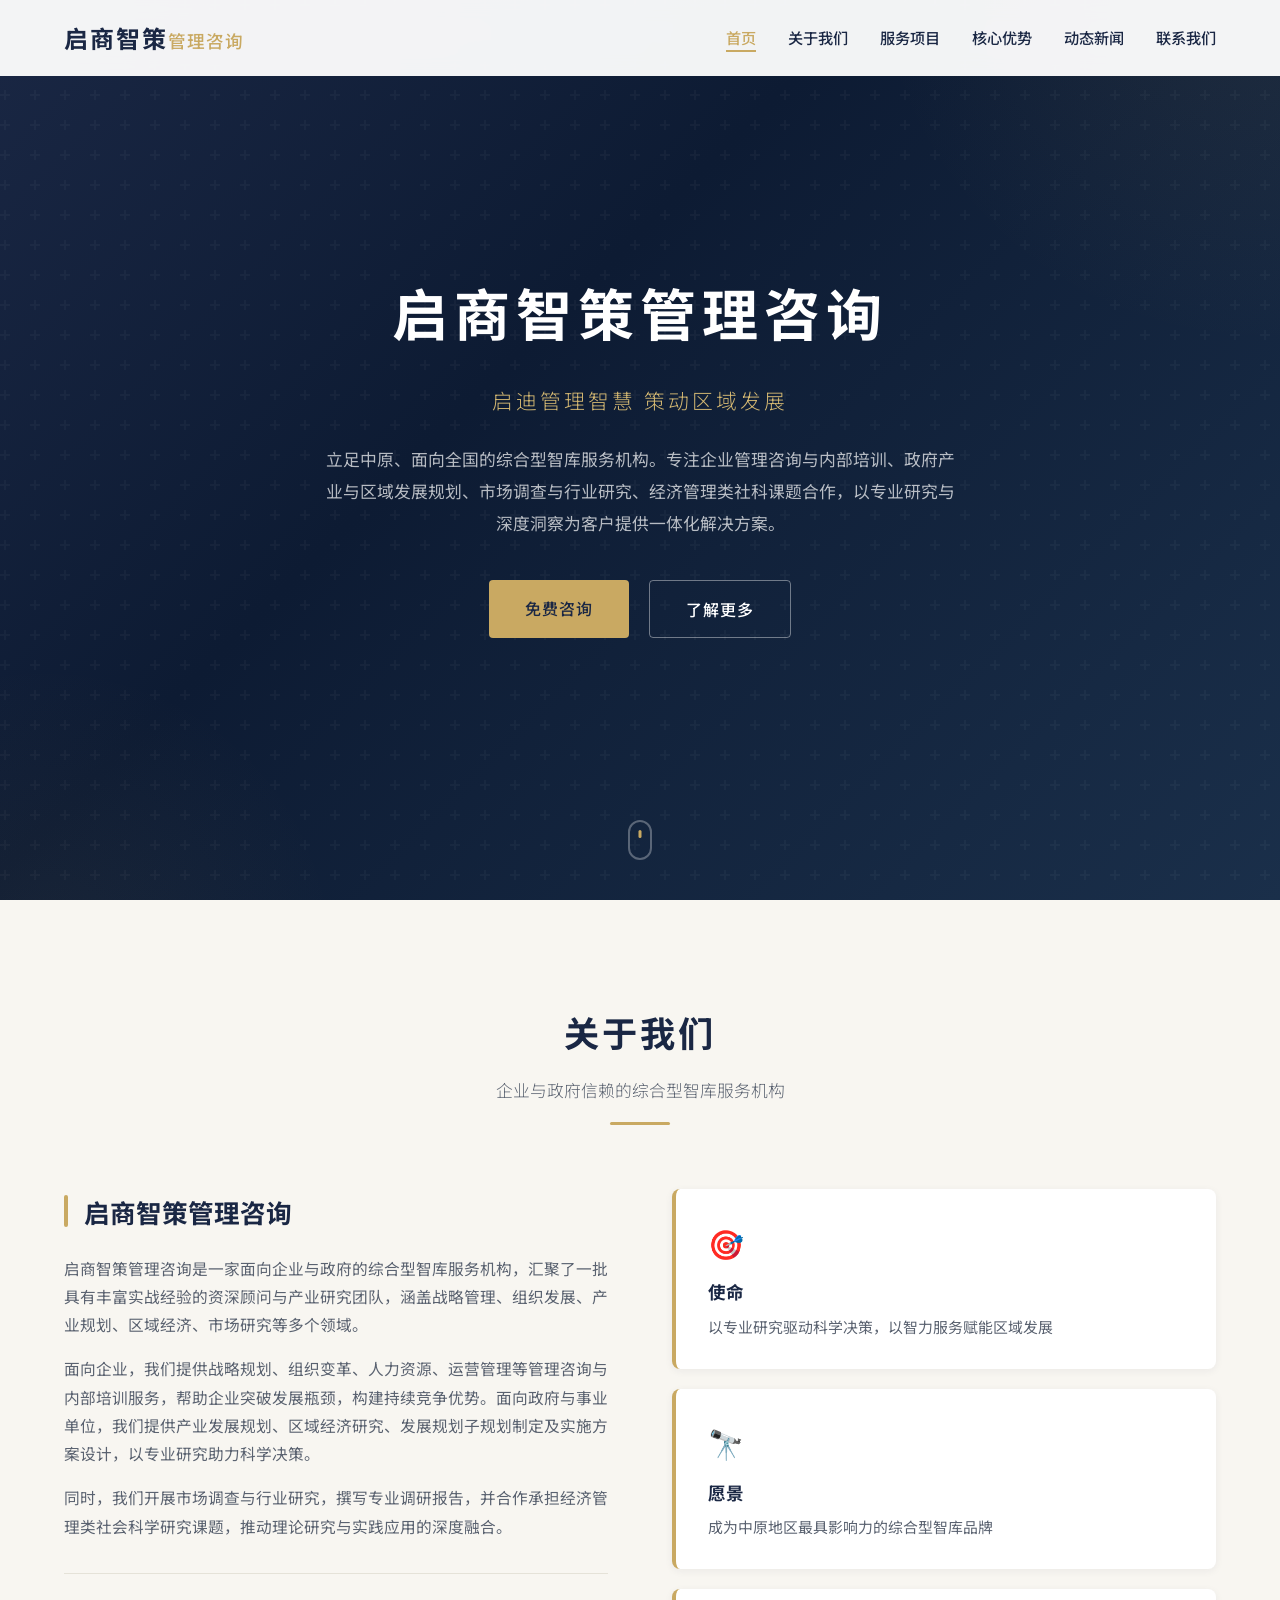
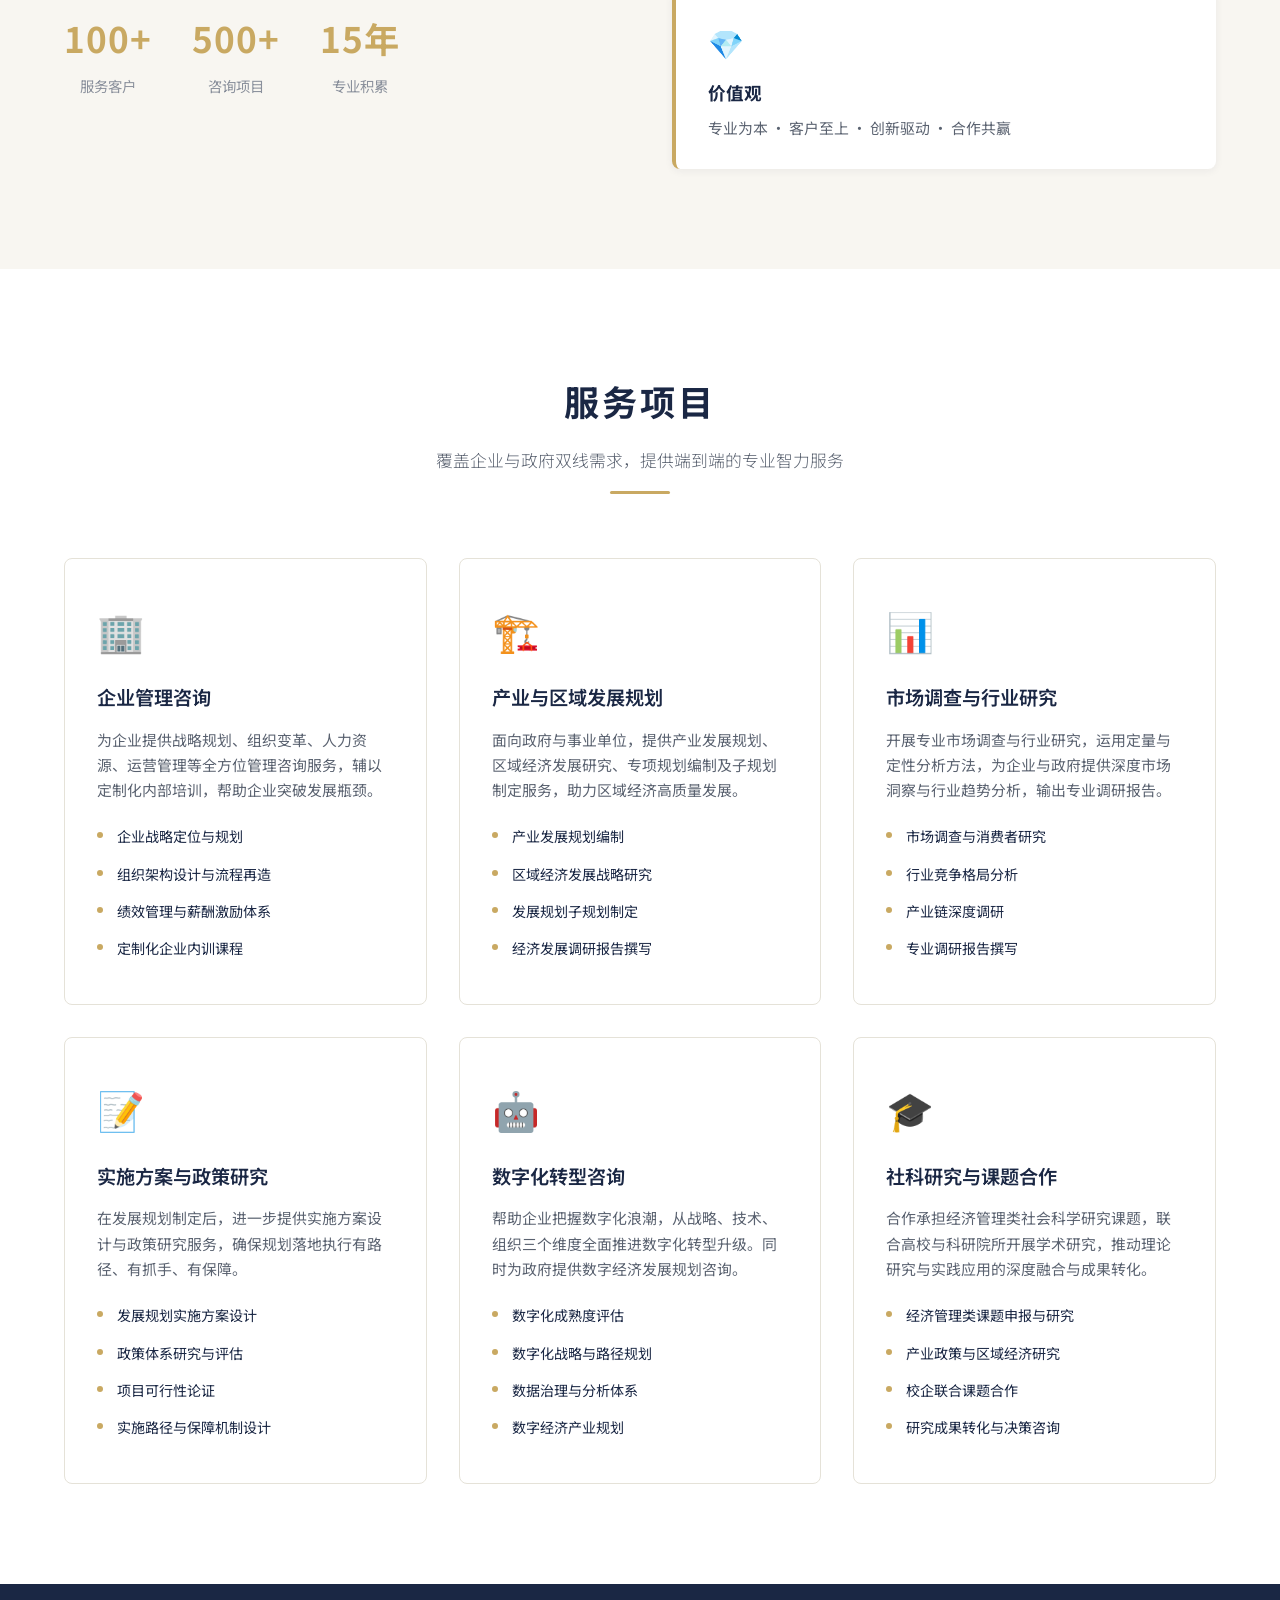
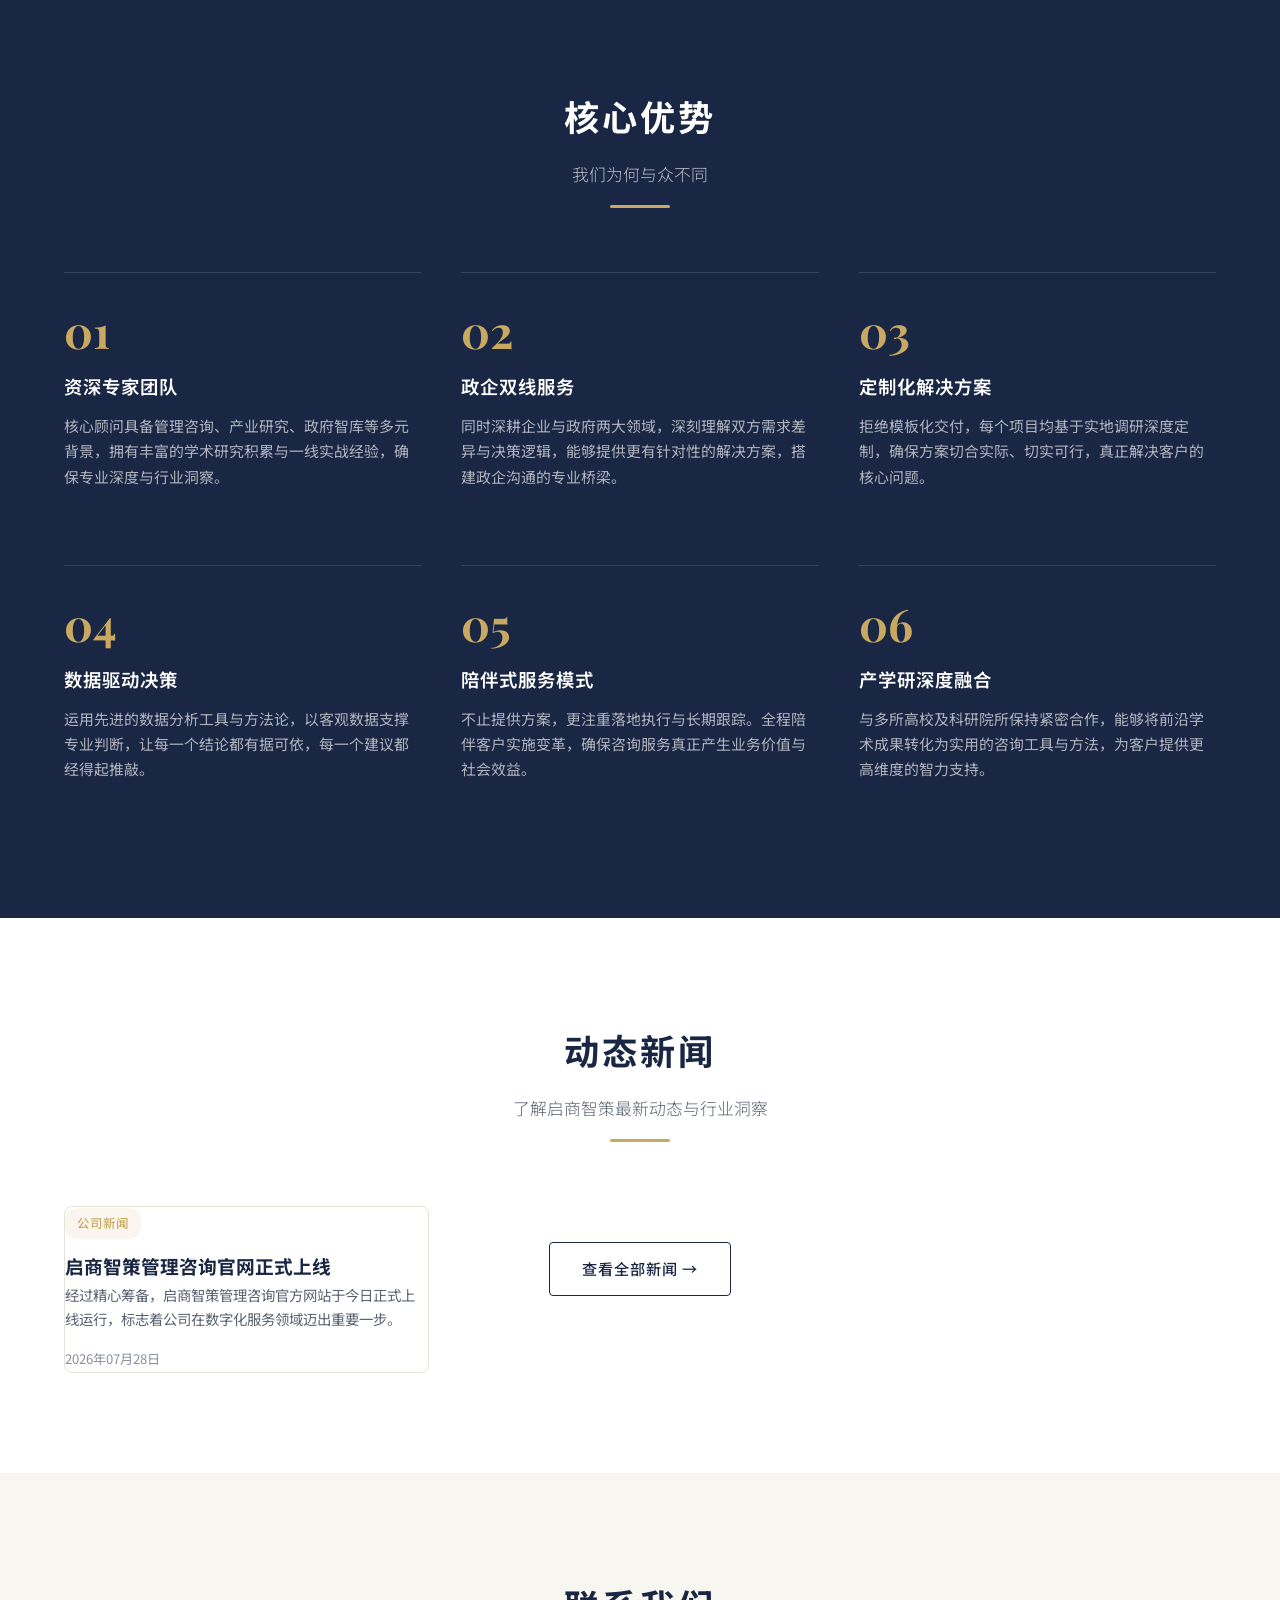
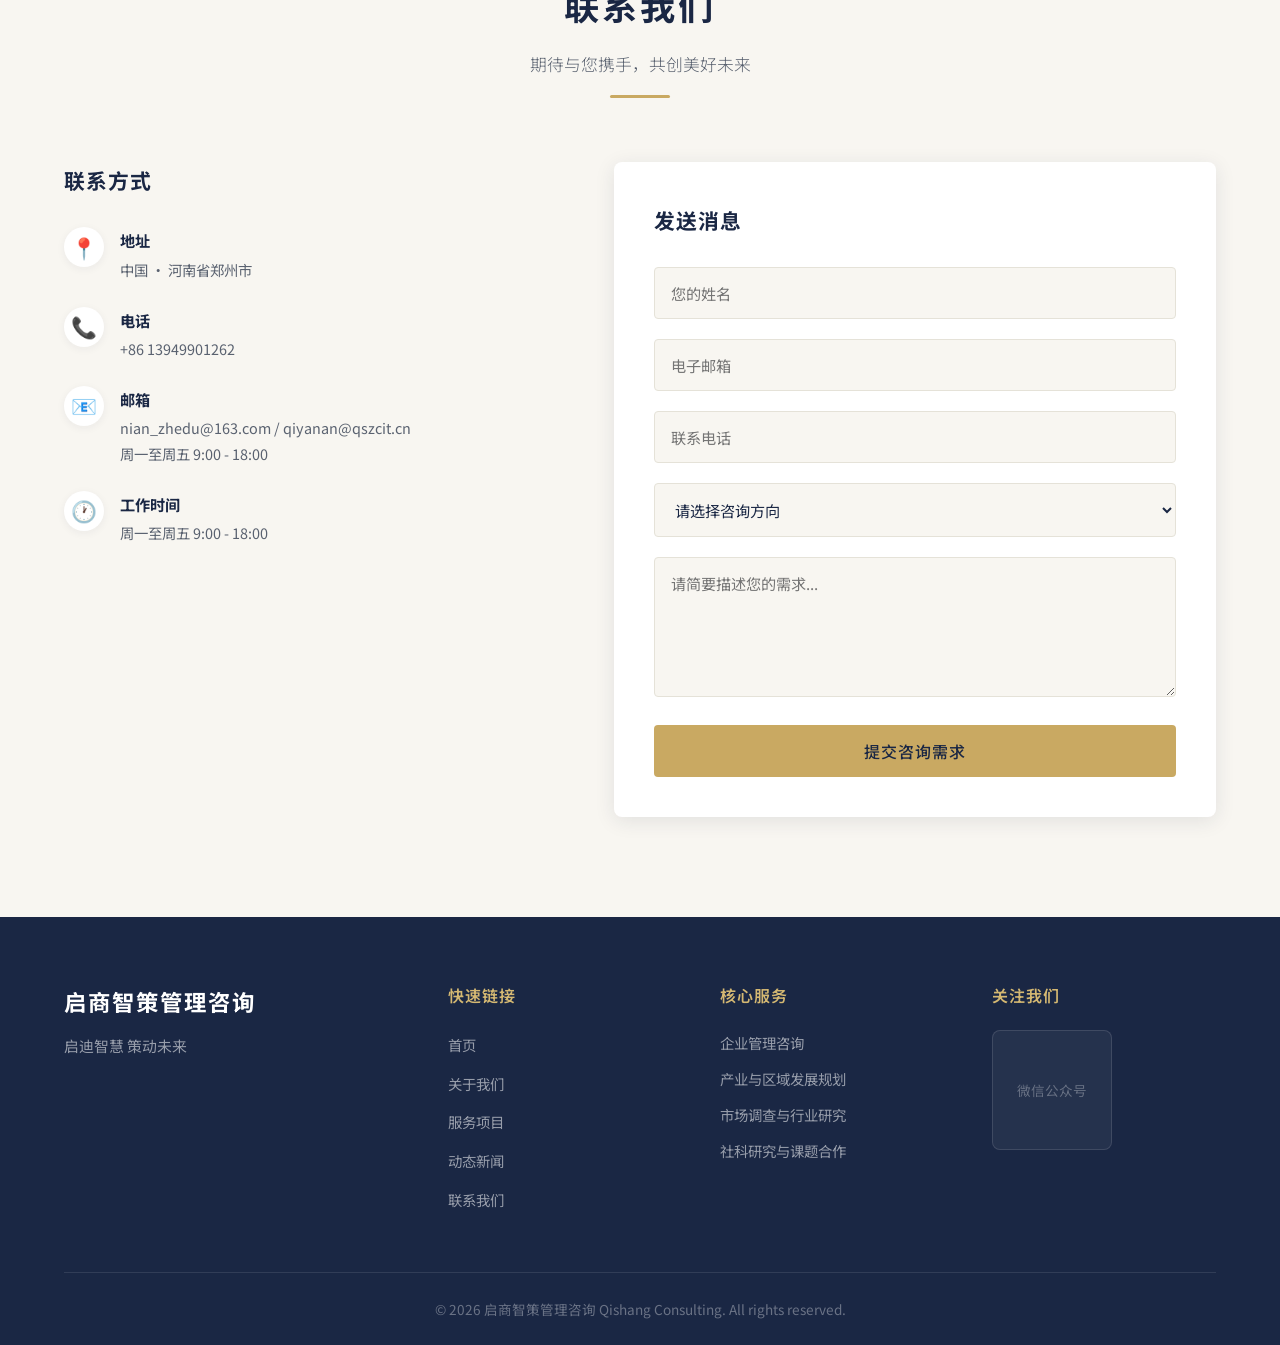
==== index.html @ ddb762a9 "feat: 联系表单接入 FormSubmit，提交后直接发到邮箱 - 使用 formsubmit.co 服务，无需注册 - 表单提交后发送到 nian_zhedu@163.com - 添加字段名（n" ====
<!DOCTYPE html>
<html lang="zh-CN">
<head>
    <meta charset="UTF-8">
    <meta name="viewport" content="width=device-width, initial-scale=1.0">
    <meta name="description" content="启商智策管理咨询 — 面向企业与政府的综合型管理咨询与产业研究机构，提供企业管理咨询、产业区域规划、市场调研、社科课题研究等服务">
    <meta name="keywords" content="启商智策,管理咨询,产业规划,区域发展,市场调研,社科研究,企业培训,郑州管理咨询">
    <title>启商智策管理咨询 | 启迪智慧 · 策动未来</title>
    <link rel="stylesheet" href="css/style.css">
    <link rel="preconnect" href="https://fonts.googleapis.com">
    <link href="https://fonts.googleapis.com/css2?family=Noto+Sans+SC:wght@300;400;500;700&family=Playfair+Display:wght@400;600;700&display=swap" rel="stylesheet">
</head>
<body>
    <!-- 导航栏 -->
    <nav class="navbar" id="navbar">
        <div class="container nav-container">
            <a href="#" class="logo">
                <span class="logo-text">启商智策<span class="logo-highlight">管理咨询</span></span>
            </a>
            <ul class="nav-menu" id="navMenu">
                <li><a href="#home" class="nav-link active">首页</a></li>
                <li><a href="#about" class="nav-link">关于我们</a></li>
                <li><a href="#services" class="nav-link">服务项目</a></li>
                <li><a href="#advantages" class="nav-link">核心优势</a></li>
                <li><a href="#news" class="nav-link">动态新闻</a></li>
                <li><a href="#contact" class="nav-link">联系我们</a></li>
            </ul>
            <div class="hamburger" id="hamburger">
                <span></span><span></span><span></span>
            </div>
        </div>
    </nav>

    <!-- 首页 Hero -->
    <section id="home" class="hero">
        <div class="hero-overlay"></div>
        <div class="container hero-content">
            <h1 class="hero-title">启商智策管理咨询</h1>
            <p class="hero-subtitle">启迪管理智慧&emsp;策动区域发展</p>
            <p class="hero-description">立足中原、面向全国的综合型智库服务机构。专注企业管理咨询与内部培训、政府产业与区域发展规划、市场调查与行业研究、经济管理类社科课题合作，以专业研究与深度洞察为客户提供一体化解决方案。</p>
            <div class="hero-buttons">
                <a href="#contact" class="btn btn-primary">免费咨询</a>
                <a href="#services" class="btn btn-outline">了解更多</a>
            </div>
        </div>
        <div class="hero-scroll">
            <span></span>
        </div>
    </section>

    <!-- 关于我们 -->
    <section id="about" class="section about">
        <div class="container">
            <div class="section-header">
                <h2 class="section-title">关于我们</h2>
                <p class="section-subtitle">企业与政府信赖的综合型智库服务机构</p>
                <div class="section-divider"></div>
            </div>
            <div class="about-grid">
                <div class="about-text">
                    <h3>启商智策管理咨询</h3>
                    <p>启商智策管理咨询是一家面向企业与政府的综合型智库服务机构，汇聚了一批具有丰富实战经验的资深顾问与产业研究团队，涵盖战略管理、组织发展、产业规划、区域经济、市场研究等多个领域。</p>
                    <p>面向企业，我们提供战略规划、组织变革、人力资源、运营管理等管理咨询与内部培训服务，帮助企业突破发展瓶颈，构建持续竞争优势。面向政府与事业单位，我们提供产业发展规划、区域经济研究、发展规划子规划制定及实施方案设计，以专业研究助力科学决策。</p>
                    <p>同时，我们开展市场调查与行业研究，撰写专业调研报告，并合作承担经济管理类社会科学研究课题，推动理论研究与实践应用的深度融合。</p>
                    <div class="about-stats">
                        <div class="stat-item">
                            <span class="stat-number">100+</span>
                            <span class="stat-label">服务客户</span>
                        </div>
                        <div class="stat-item">
                            <span class="stat-number">500+</span>
                            <span class="stat-label">咨询项目</span>
                        </div>
                        <div class="stat-item">
                            <span class="stat-number">15年</span>
                            <span class="stat-label">专业积累</span>
                        </div>
                    </div>
                </div>
                <div class="about-values">
                    <div class="value-card">
                        <div class="value-icon">🎯</div>
                        <h4>使命</h4>
                        <p>以专业研究驱动科学决策，以智力服务赋能区域发展</p>
                    </div>
                    <div class="value-card">
                        <div class="value-icon">🔭</div>
                        <h4>愿景</h4>
                        <p>成为中原地区最具影响力的综合型智库品牌</p>
                    </div>
                    <div class="value-card">
                        <div class="value-icon">💎</div>
                        <h4>价值观</h4>
                        <p>专业为本 · 客户至上 · 创新驱动 · 合作共赢</p>
                    </div>
                </div>
            </div>
        </div>
    </section>

    <!-- 服务项目 -->
    <section id="services" class="section services">
        <div class="container">
            <div class="section-header">
                <h2 class="section-title">服务项目</h2>
                <p class="section-subtitle">覆盖企业与政府双线需求，提供端到端的专业智力服务</p>
                <div class="section-divider"></div>
            </div>
            <div class="services-grid">
                <div class="service-card">
                    <div class="service-icon">🏢</div>
                    <h3>企业管理咨询</h3>
                    <p>为企业提供战略规划、组织变革、人力资源、运营管理等全方位管理咨询服务，辅以定制化内部培训，帮助企业突破发展瓶颈。</p>
                    <ul>
                        <li>企业战略定位与规划</li>
                        <li>组织架构设计与流程再造</li>
                        <li>绩效管理与薪酬激励体系</li>
                        <li>定制化企业内训课程</li>
                    </ul>
                </div>
                <div class="service-card">
                    <div class="service-icon">🏗️</div>
                    <h3>产业与区域发展规划</h3>
                    <p>面向政府与事业单位，提供产业发展规划、区域经济发展研究、专项规划编制及子规划制定服务，助力区域经济高质量发展。</p>
                    <ul>
                        <li>产业发展规划编制</li>
                        <li>区域经济发展战略研究</li>
                        <li>发展规划子规划制定</li>
                        <li>经济发展调研报告撰写</li>
                    </ul>
                </div>
                <div class="service-card">
                    <div class="service-icon">📊</div>
                    <h3>市场调查与行业研究</h3>
                    <p>开展专业市场调查与行业研究，运用定量与定性分析方法，为企业与政府提供深度市场洞察与行业趋势分析，输出专业调研报告。</p>
                    <ul>
                        <li>市场调查与消费者研究</li>
                        <li>行业竞争格局分析</li>
                        <li>产业链深度调研</li>
                        <li>专业调研报告撰写</li>
                    </ul>
                </div>
                <div class="service-card">
                    <div class="service-icon">📝</div>
                    <h3>实施方案与政策研究</h3>
                    <p>在发展规划制定后，进一步提供实施方案设计与政策研究服务，确保规划落地执行有路径、有抓手、有保障。</p>
                    <ul>
                        <li>发展规划实施方案设计</li>
                        <li>政策体系研究与评估</li>
                        <li>项目可行性论证</li>
                        <li>实施路径与保障机制设计</li>
                    </ul>
                </div>
                <div class="service-card">
                    <div class="service-icon">🤖</div>
                    <h3>数字化转型咨询</h3>
                    <p>帮助企业把握数字化浪潮，从战略、技术、组织三个维度全面推进数字化转型升级，构建智能化企业。同时为政府提供数字经济发展规划。</p>
                    <ul>
                        <li>数字化成熟度评估</li>
                        <li>数字化战略与路径规划</li>
                        <li>数据治理与分析体系</li>
                        <li>数字经济产业规划</li>
                    </ul>
                </div>
                <div class="service-card">
                    <div class="service-icon">🎓</div>
                    <h3>社科研究与课题合作</h3>
                    <p>合作承担经济管理类社会科学研究课题，联合高校与科研院所开展学术研究，推动理论研究与实践应用的深度融合与成果转化。</p>
                    <ul>
                        <li>经济管理类课题申报与研究</li>
                        <li>产业政策与区域经济研究</li>
                        <li>校企联合课题合作</li>
                        <li>研究成果转化与决策咨询</li>
                    </ul>
                </div>
            </div>
        </div>
    </section>

    <!-- 核心优势 -->
    <section id="advantages" class="section advantages">
        <div class="container">
            <div class="section-header">
                <h2 class="section-title">核心优势</h2>
                <p class="section-subtitle">我们为何与众不同</p>
                <div class="section-divider"></div>
            </div>
            <div class="advantages-grid">
                <div class="advantage-item">
                    <div class="advantage-number">01</div>
                    <h3>资深专家团队</h3>
                    <p>核心顾问具备管理咨询、产业研究、政府智库等多元背景，拥有丰富的学术研究积累与一线实战经验，确保专业深度与行业洞察。</p>
                </div>
                <div class="advantage-item">
                    <div class="advantage-number">02</div>
                    <h3>政企双线服务</h3>
                    <p>同时深耕企业与政府两大领域，深刻理解双方需求差异与决策逻辑，能够提供更有针对性的解决方案，搭建政企沟通的专业桥梁。</p>
                </div>
                <div class="advantage-item">
                    <div class="advantage-number">03</div>
                    <h3>定制化解决方案</h3>
                    <p>拒绝模板化交付，每个项目均基于实地调研深度定制，确保方案切合实际、切实可行，真正解决客户的核心问题。</p>
                </div>
                <div class="advantage-item">
                    <div class="advantage-number">04</div>
                    <h3>数据驱动决策</h3>
                    <p>运用先进的数据分析工具与方法论，以客观数据支撑专业判断，让每一个结论都有据可依，每一个建议都经得起推敲。</p>
                </div>
                <div class="advantage-item">
                    <div class="advantage-number">05</div>
                    <h3>陪伴式服务模式</h3>
                    <p>不止提供方案，更注重落地执行与长期跟踪。全程陪伴客户实施变革，确保咨询服务真正产生业务价值与社会效益。</p>
                </div>
                <div class="advantage-item">
                    <div class="advantage-number">06</div>
                    <h3>产学研深度融合</h3>
                    <p>与多所高校及科研院所保持紧密合作，能够将前沿学术成果转化为实用的咨询工具与方法，为客户提供更高维度的智力支持。</p>
                </div>
            </div>
        </div>
    </section>

    <!-- 新闻动态 -->
    <section id="news" class="section news-section">
        <div class="container">
            <div class="section-header">
                <h2 class="section-title">动态新闻</h2>
                <p class="section-subtitle">了解启商智策最新动态与行业洞察</p>
                <div class="section-divider"></div>
            </div>
            <div class="news-home-grid" id="homeNewsGrid">
                <div class="news-loading"><p>加载中...</p></div>
            </div>
        </div>
    </section>

    <!-- 联系我们 -->
    <section id="contact" class="section contact">
        <div class="container">
            <div class="section-header">
                <h2 class="section-title">联系我们</h2>
                <p class="section-subtitle">期待与您携手，共创美好未来</p>
                <div class="section-divider"></div>
            </div>
            <div class="contact-grid">
                <div class="contact-info">
                    <h3>联系方式</h3>
                    <div class="contact-item">
                        <span class="contact-icon">📍</span>
                        <div>
                            <h4>地址</h4>
                            <p>中国 · 河南省郑州市</p>
                        </div>
                    </div>
                    <div class="contact-item">
                        <span class="contact-icon">📞</span>
                        <div>
                            <h4>电话</h4>
                            <p>+86 13949901262</p>
                        </div>
                    </div>
                    <div class="contact-item">
                        <span class="contact-icon">📧</span>
                        <div>
                            <h4>邮箱</h4>
                            <p>nian_zhedu@163.com</p>
                            <p>qiyanan@qszcit.cn</p>
                        </div>
                    </div>
                    <div class="contact-item">
                        <span class="contact-icon">🕐</span>
                        <div>
                            <h4>工作时间</h4>
                            <p>周一至周五 9:00 - 18:00</p>
                        </div>
                    </div>
                </div>
                <div class="contact-form">
                    <h3>发送消息</h3>
                    <form id="contactForm" action="https://formsubmit.co/nian_zhedu@163.com" method="POST">
                        <input type="hidden" name="_subject" value="启商智策官网 — 新咨询">
                        <input type="hidden" name="_captcha" value="false">
                        <input type="hidden" name="_template" value="table">
                        <input type="hidden" name="_next" value="https://enlightenedu.github.io/github.io/#contact">
                        <div class="form-group">
                            <input type="text" name="name" placeholder="您的姓名" required>
                        </div>
                        <div class="form-group">
                            <input type="email" name="email" placeholder="电子邮箱" required>
                        </div>
                        <div class="form-group">
                            <input type="tel" name="phone" placeholder="联系电话">
                        </div>
                        <div class="form-group">
                            <select name="service">
                                <option value="">请选择咨询方向</option>
                                <option value="企业管理咨询">企业管理咨询</option>
                                <option value="产业与区域发展规划">产业与区域发展规划</option>
                                <option value="市场调查与行业研究">市场调查与行业研究</option>
                                <option value="实施方案与政策研究">实施方案与政策研究</option>
                                <option value="数字化转型咨询">数字化转型咨询</option>
                                <option value="社科研究与课题合作">社科研究与课题合作</option>
                                <option value="其他">其他</option>
                            </select>
                        </div>
                        <div class="form-group">
                            <textarea name="message" rows="5" placeholder="请简要描述您的需求..." required></textarea>
                        </div>
                        <button type="submit" class="btn btn-primary btn-block">提交咨询需求</button>
                    </form>
                </div>
            </div>
        </div>
    </section>

    <!-- 页脚 -->
    <footer class="footer">
        <div class="container">
            <div class="footer-grid">
                <div class="footer-brand">
                    <h3>启商智策管理咨询</h3>
                    <p>启迪智慧&emsp;策动未来</p>
                </div>
                <div class="footer-links">
                    <h4>快速链接</h4>
                    <ul>
                        <li><a href="#home">首页</a></li>
                        <li><a href="#about">关于我们</a></li>
                        <li><a href="#services">服务项目</a></li>
                        <li><a href="#news">动态新闻</a></li>
                        <li><a href="#contact">联系我们</a></li>
                    </ul>
                </div>
                <div class="footer-services">
                    <h4>核心服务</h4>
                    <ul>
                        <li>企业管理咨询</li>
                        <li>产业与区域发展规划</li>
                        <li>市场调查与行业研究</li>
                        <li>社科研究与课题合作</li>
                    </ul>
                </div>
                <div class="footer-qr">
                    <h4>关注我们</h4>
                    <div class="qr-placeholder">
                        <span>微信公众号</span>
                    </div>
                </div>
            </div>
            <div class="footer-bottom">
                <p>&copy; 2026 启商智策管理咨询 Qishang Consulting. All rights reserved.</p>
            </div>
        </div>
    </footer>

    <script src="js/content-loader.js"></script>
    <script src="js/news-loader.js"></script>
    <script src="js/main.js"></script>
</body>
</html>
---- css/style.css ----
/* ===========================
   启商智策管理咨询 - 主样式表
   =========================== */

/* CSS Variables */
:root {
    --primary: #1a2744;
    --primary-light: #243356;
    --accent: #c9a962;
    --accent-light: #d4b872;
    --gold: #c9a962;
    --white: #ffffff;
    --light-bg: #f8f6f1;
    --light-gray: #f0efe9;
    --text-dark: #1a2744;
    --text-gray: #5a6270;
    --text-light: #8a909c;
    --border-color: #e5e2d8;
    --shadow-sm: 0 2px 8px rgba(26, 39, 68, 0.06);
    --shadow-md: 0 4px 20px rgba(26, 39, 68, 0.1);
    --shadow-lg: 0 10px 40px rgba(26, 39, 68, 0.12);
    --transition: all 0.3s cubic-bezier(0.25, 0.46, 0.45, 0.94);
    --radius: 8px;
    --max-width: 1200px;
}

/* Reset & Base */
*, *::before, *::after {
    margin: 0;
    padding: 0;
    box-sizing: border-box;
}

html {
    scroll-behavior: smooth;
    font-size: 16px;
}

body {
    font-family: 'Noto Sans SC', -apple-system, BlinkMacSystemFont, 'Segoe UI', sans-serif;
    color: var(--text-dark);
    line-height: 1.8;
    background-color: var(--white);
    -webkit-font-smoothing: antialiased;
}

.container {
    max-width: var(--max-width);
    margin: 0 auto;
    padding: 0 24px;
}

/* Navigation */
.navbar {
    position: fixed;
    top: 0;
    left: 0;
    width: 100%;
    z-index: 1000;
    background: rgba(255, 255, 255, 0.95);
    backdrop-filter: blur(10px);
    -webkit-backdrop-filter: blur(10px);
    border-bottom: 1px solid transparent;
    transition: var(--transition);
    padding: 16px 0;
}

.navbar.scrolled {
    border-bottom-color: var(--border-color);
    box-shadow: var(--shadow-sm);
    padding: 10px 0;
}

.nav-container {
    display: flex;
    justify-content: space-between;
    align-items: center;
}

.logo {
    text-decoration: none;
    display: flex;
    align-items: center;
}

.logo-text {
    font-size: 1.5rem;
    font-weight: 700;
    color: var(--primary);
    letter-spacing: 2px;
}

.logo-highlight {
    color: var(--accent);
    font-weight: 500;
    font-size: 1.1rem;
    letter-spacing: 1px;
}

.nav-menu {
    display: flex;
    list-style: none;
    gap: 32px;
    align-items: center;
}

.nav-link {
    text-decoration: none;
    color: var(--text-dark);
    font-size: 0.95rem;
    font-weight: 500;
    position: relative;
    padding: 4px 0;
    transition: var(--transition);
}

.nav-link::after {
    content: '';
    position: absolute;
    bottom: 0;
    left: 0;
    width: 0;
    height: 2px;
    background: var(--accent);
    transition: var(--transition);
}

.nav-link:hover,
.nav-link.active {
    color: var(--accent);
}

.nav-link:hover::after,
.nav-link.active::after {
    width: 100%;
}

/* Hamburger */
.hamburger {
    display: none;
    flex-direction: column;
    gap: 5px;
    cursor: pointer;
    padding: 4px;
}

.hamburger span {
    width: 26px;
    height: 2px;
    background: var(--primary);
    transition: var(--transition);
    border-radius: 2px;
}

/* Hero */
.hero {
    position: relative;
    min-height: 100vh;
    display: flex;
    align-items: center;
    justify-content: center;
    background: linear-gradient(135deg, var(--primary) 0%, #0d1b33 40%, #1a2f4a 100%);
    overflow: hidden;
}

.hero::before {
    content: '';
    position: absolute;
    top: -50%;
    right: -30%;
    width: 800px;
    height: 800px;
    border-radius: 50%;
    background: radial-gradient(circle, rgba(201, 169, 98, 0.08) 0%, transparent 70%);
    animation: float 20s ease-in-out infinite;
}

.hero::after {
    content: '';
    position: absolute;
    bottom: -40%;
    left: -20%;
    width: 600px;
    height: 600px;
    border-radius: 50%;
    background: radial-gradient(circle, rgba(201, 169, 98, 0.06) 0%, transparent 70%);
    animation: float 25s ease-in-out infinite reverse;
}

@keyframes float {
    0%, 100% { transform: translate(0, 0) scale(1); }
    33% { transform: translate(30px, -30px) scale(1.05); }
    66% { transform: translate(-20px, 20px) scale(0.95); }
}

.hero-overlay {
    position: absolute;
    top: 0;
    left: 0;
    width: 100%;
    height: 100%;
    background: url("data:image/svg+xml,%3Csvg width='60' height='60' viewBox='0 0 60 60' xmlns='http://www.w3.org/2000/svg'%3E%3Cg fill='none' fill-rule='evenodd'%3E%3Cg fill='%23ffffff' fill-opacity='0.03'%3E%3Cpath d='M36 34v-4h-2v4h-4v2h4v4h2v-4h4v-2h-4zm0-30V0h-2v4h-4v2h4v4h2V6h4V4h-4zM6 34v-4H4v4H0v2h4v4h2v-4h4v-2H6zM6 4V0H4v4H0v2h4v4h2V6h4V4H6z'/%3E%3C/g%3E%3C/g%3E%3C/svg%3E");
}

.hero-content {
    position: relative;
    z-index: 2;
    text-align: center;
    max-width: 800px;
    padding: 120px 24px;
}

.hero-title {
    font-size: 3.5rem;
    font-weight: 700;
    color: var(--white);
    letter-spacing: 6px;
    margin-bottom: 20px;
    animation: fadeInUp 0.8s ease;
}

.hero-subtitle {
    font-size: 1.3rem;
    font-weight: 300;
    color: var(--accent-light);
    letter-spacing: 3px;
    margin-bottom: 24px;
    animation: fadeInUp 0.8s ease 0.15s both;
}

.hero-description {
    font-size: 1.05rem;
    color: rgba(255, 255, 255, 0.7);
    line-height: 1.9;
    max-width: 640px;
    margin: 0 auto 40px;
    animation: fadeInUp 0.8s ease 0.3s both;
}

.hero-buttons {
    display: flex;
    gap: 20px;
    justify-content: center;
    flex-wrap: wrap;
    animation: fadeInUp 0.8s ease 0.45s both;
}

@keyframes fadeInUp {
    from { opacity: 0; transform: translateY(30px); }
    to { opacity: 1; transform: translateY(0); }
}

/* Buttons */
.btn {
    display: inline-block;
    padding: 14px 36px;
    font-size: 1rem;
    font-weight: 500;
    letter-spacing: 1px;
    text-decoration: none;
    border-radius: 4px;
    cursor: pointer;
    transition: var(--transition);
    border: none;
    font-family: inherit;
}

.btn-primary {
    background: var(--accent);
    color: var(--primary);
}

.btn-primary:hover {
    background: var(--accent-light);
    transform: translateY(-2px);
    box-shadow: 0 8px 25px rgba(201, 169, 98, 0.35);
}

.btn-outline {
    background: transparent;
    color: var(--white);
    border: 1.5px solid rgba(255, 255, 255, 0.4);
}

.btn-outline:hover {
    border-color: var(--accent);
    color: var(--accent);
    transform: translateY(-2px);
}

.btn-block {
    width: 100%;
}

.hero-scroll {
    position: absolute;
    bottom: 40px;
    left: 50%;
    transform: translateX(-50%);
    z-index: 2;
}

.hero-scroll span {
    display: block;
    width: 24px;
    height: 40px;
    border: 2px solid rgba(255, 255, 255, 0.3);
    border-radius: 12px;
    position: relative;
}

.hero-scroll span::after {
    content: '';
    position: absolute;
    top: 8px;
    left: 50%;
    transform: translateX(-50%);
    width: 3px;
    height: 8px;
    background: var(--accent);
    border-radius: 2px;
    animation: scrollDown 2s ease-in-out infinite;
}

@keyframes scrollDown {
    0%, 100% { top: 8px; opacity: 1; }
    50% { top: 20px; opacity: 0.3; }
}

/* Sections */
.section {
    padding: 100px 0;
}

.section-header {
    text-align: center;
    margin-bottom: 64px;
}

.section-title {
    font-size: 2.2rem;
    font-weight: 700;
    color: var(--primary);
    letter-spacing: 3px;
    margin-bottom: 12px;
}

.section-subtitle {
    font-size: 1.05rem;
    color: var(--text-gray);
    font-weight: 300;
    margin-bottom: 16px;
}

.section-divider {
    width: 60px;
    height: 3px;
    background: var(--accent);
    margin: 0 auto;
    border-radius: 2px;
}

/* About */
.about {
    background: var(--light-bg);
}

.about-grid {
    display: grid;
    grid-template-columns: 1fr 1fr;
    gap: 64px;
    align-items: start;
}

.about-text h3 {
    font-size: 1.6rem;
    color: var(--primary);
    margin-bottom: 20px;
    position: relative;
    padding-left: 20px;
}

.about-text h3::before {
    content: '';
    position: absolute;
    left: 0;
    top: 6px;
    height: 2rem;
    width: 4px;
    background: var(--accent);
    border-radius: 2px;
}

.about-text p {
    color: var(--text-gray);
    margin-bottom: 16px;
    font-size: 0.98rem;
}

.about-stats {
    display: flex;
    gap: 40px;
    margin-top: 32px;
    padding-top: 32px;
    border-top: 1px solid var(--border-color);
}

.stat-item {
    text-align: center;
}

.stat-number {
    display: block;
    font-size: 2.2rem;
    font-weight: 700;
    color: var(--accent);
    letter-spacing: 1px;
}

.stat-label {
    display: block;
    font-size: 0.9rem;
    color: var(--text-light);
    margin-top: 4px;
}

.about-values {
    display: flex;
    flex-direction: column;
    gap: 20px;
}

.value-card {
    background: var(--white);
    padding: 28px 32px;
    border-radius: var(--radius);
    border-left: 4px solid var(--accent);
    box-shadow: var(--shadow-sm);
    transition: var(--transition);
}

.value-card:hover {
    box-shadow: var(--shadow-md);
    transform: translateX(4px);
}

.value-icon {
    font-size: 1.8rem;
    margin-bottom: 8px;
}

.value-card h4 {
    font-size: 1.1rem;
    color: var(--primary);
    margin-bottom: 6px;
}

.value-card p {
    font-size: 0.93rem;
    color: var(--text-gray);
}

/* Services */
.services {
    background: var(--white);
}

.services-grid {
    display: grid;
    grid-template-columns: repeat(3, 1fr);
    gap: 32px;
}

.service-card {
    background: var(--white);
    padding: 36px 32px;
    border-radius: var(--radius);
    border: 1px solid var(--border-color);
    transition: var(--transition);
    position: relative;
    overflow: hidden;
}

.service-card::before {
    content: '';
    position: absolute;
    top: 0;
    left: 0;
    width: 100%;
    height: 3px;
    background: var(--accent);
    transform: scaleX(0);
    transition: transform 0.4s ease;
    transform-origin: left;
}

.service-card:hover {
    box-shadow: var(--shadow-lg);
    transform: translateY(-4px);
    border-color: transparent;
}

.service-card:hover::before {
    transform: scaleX(1);
}

.service-icon {
    font-size: 2.4rem;
    margin-bottom: 16px;
}

.service-card h3 {
    font-size: 1.2rem;
    color: var(--primary);
    margin-bottom: 12px;
    font-weight: 600;
}

.service-card > p {
    font-size: 0.93rem;
    color: var(--text-gray);
    margin-bottom: 16px;
    line-height: 1.7;
}

.service-card ul {
    list-style: none;
}

.service-card ul li {
    font-size: 0.88rem;
    color: var(--text-dark);
    padding: 6px 0;
    padding-left: 20px;
    position: relative;
}

.service-card ul li::before {
    content: '';
    position: absolute;
    left: 0;
    top: 14px;
    width: 6px;
    height: 6px;
    background: var(--accent);
    border-radius: 50%;
}

/* Advantages */
.advantages {
    background: var(--primary);
    color: var(--white);
}

.advantages .section-title {
    color: var(--white);
}

.advantages .section-subtitle {
    color: rgba(255, 255, 255, 0.7);
}

.advantages .section-divider {
    background: var(--accent);
}

.advantages-grid {
    display: grid;
    grid-template-columns: repeat(3, 1fr);
    gap: 40px;
}

.advantage-item {
    padding: 36px 0;
    border-top: 1px solid rgba(255, 255, 255, 0.12);
}

.advantage-number {
    font-family: 'Playfair Display', serif;
    font-size: 2.8rem;
    font-weight: 700;
    color: var(--accent);
    line-height: 1;
    margin-bottom: 16px;
}

.advantage-item h3 {
    font-size: 1.15rem;
    font-weight: 600;
    margin-bottom: 10px;
    letter-spacing: 1px;
}

.advantage-item p {
    font-size: 0.93rem;
    color: rgba(255, 255, 255, 0.65);
    line-height: 1.7;
}

/* Contact */
.contact {
    background: var(--light-bg);
}

.contact-grid {
    display: grid;
    grid-template-columns: 1fr 1.2fr;
    gap: 48px;
    align-items: start;
}

.contact-info h3,
.contact-form h3 {
    font-size: 1.3rem;
    color: var(--primary);
    margin-bottom: 28px;
    letter-spacing: 1px;
}

.contact-item {
    display: flex;
    gap: 16px;
    margin-bottom: 24px;
    align-items: flex-start;
}

.contact-icon {
    font-size: 1.3rem;
    flex-shrink: 0;
    width: 40px;
    height: 40px;
    display: flex;
    align-items: center;
    justify-content: center;
    background: var(--white);
    border-radius: 50%;
    box-shadow: var(--shadow-sm);
}

.contact-item h4 {
    font-size: 0.95rem;
    color: var(--primary);
    margin-bottom: 2px;
}

.contact-item p {
    font-size: 0.9rem;
    color: var(--text-gray);
}

.contact-form {
    background: var(--white);
    padding: 40px;
    border-radius: var(--radius);
    box-shadow: var(--shadow-md);
}

.form-group {
    margin-bottom: 20px;
}

.form-group input,
.form-group select,
.form-group textarea {
    width: 100%;
    padding: 14px 16px;
    border: 1px solid var(--border-color);
    border-radius: 4px;
    font-size: 0.95rem;
    font-family: inherit;
    color: var(--text-dark);
    background: var(--light-bg);
    transition: var(--transition);
    outline: none;
}

.form-group input:focus,
.form-group select:focus,
.form-group textarea:focus {
    border-color: var(--accent);
    background: var(--white);
    box-shadow: 0 0 0 3px rgba(201, 169, 98, 0.1);
}

.form-group textarea {
    resize: vertical;
    min-height: 120px;
}

/* ===========================
   新闻模块样式
   =========================== */

/* Page Header */
.page-header {
    padding: 140px 0 60px;
    background: linear-gradient(135deg, var(--primary) 0%, #0d1b33 40%, #1a2f4a 100%);
    text-align: center;
    color: var(--white);
}

.page-header h1 {
    font-size: 2.4rem;
    font-weight: 700;
    letter-spacing: 3px;
    margin-bottom: 12px;
}

.page-header p {
    font-size: 1.05rem;
    color: rgba(255, 255, 255, 0.65);
}

/* News Section */
.news-section {
    background: var(--white);
}

.news-home-grid {
    display: grid;
    grid-template-columns: repeat(3, 1fr);
    gap: 28px;
}

.home-news-card {
    cursor: pointer;
}

.news-view-all {
    text-align: center;
    margin-top: 36px;
}

.btn-outline-dark {
    display: inline-block;
    padding: 12px 32px;
    font-size: 0.95rem;
    font-weight: 500;
    letter-spacing: 1px;
    text-decoration: none;
    border-radius: 4px;
    cursor: pointer;
    transition: var(--transition);
    border: 1.5px solid var(--primary);
    color: var(--primary);
    background: transparent;
    font-family: inherit;
}

.btn-outline-dark:hover {
    background: var(--primary);
    color: var(--white);
}

/* News Filters */
.news-filters {
    display: flex;
    justify-content: center;
    gap: 12px;
    flex-wrap: wrap;
    margin-bottom: 40px;
}

.filter-btn {
    padding: 8px 22px;
    border: 1px solid var(--border-color);
    border-radius: 24px;
    background: var(--white);
    font-size: 0.9rem;
    color: var(--text-gray);
    cursor: pointer;
    transition: var(--transition);
    font-family: inherit;
}

.filter-btn:hover {
    border-color: var(--accent);
    color: var(--accent);
}

.filter-btn.active {
    background: var(--primary);
    color: var(--white);
    border-color: var(--primary);
}

/* News Cards */
.news-card {
    background: var(--white);
    border-radius: var(--radius);
    border: 1px solid var(--border-color);
    overflow: hidden;
    transition: var(--transition);
}

.news-card:hover {
    box-shadow: var(--shadow-md);
    transform: translateY(-3px);
}

.news-card-image {
    width: 100%;
    height: 180px;
    overflow: hidden;
}

.news-card-image img {
    width: 100%;
    height: 100%;
    object-fit: cover;
    transition: transform 0.4s ease;
}

.news-card:hover .news-card-image img {
    transform: scale(1.05);
}

.news-card-body {
    padding: 24px;
}

.news-card-category {
    display: inline-block;
    font-size: 0.78rem;
    font-weight: 500;
    color: var(--accent);
    background: rgba(201, 169, 98, 0.1);
    padding: 4px 12px;
    border-radius: 12px;
    margin-bottom: 10px;
    letter-spacing: 1px;
}

.news-card-category.cat-company { color: #1a6fb5; background: rgba(26, 111, 181, 0.08); }
.news-card-category.cat-insight { color: #7b4dab; background: rgba(123, 77, 171, 0.08); }
.news-card-category.cat-case { color: #2d8a56; background: rgba(45, 138, 86, 0.08); }
.news-card-category.cat-event { color: #c9712b; background: rgba(201, 113, 43, 0.08); }

.news-card-title {
    font-size: 1.1rem;
    font-weight: 600;
    color: var(--primary);
    margin-bottom: 10px;
    line-height: 1.5;
}

.news-card-title a {
    color: inherit;
    text-decoration: none;
    transition: var(--transition);
}

.news-card-title a:hover {
    color: var(--accent);
}

.news-card-summary {
    font-size: 0.9rem;
    color: var(--text-gray);
    line-height: 1.7;
    margin-bottom: 12px;
    display: -webkit-box;
    -webkit-line-clamp: 3;
    -webkit-box-orient: vertical;
    overflow: hidden;
}

.news-card-date {
    font-size: 0.82rem;
    color: var(--text-light);
}

.news-loading,
.news-empty {
    text-align: center;
    padding: 48px;
    color: var(--text-light);
    grid-column: 1 / -1;
}

.news-load-more {
    text-align: center;
    margin-top: 36px;
}

/* News Detail Modal */
.news-modal-overlay {
    display: none;
    position: fixed;
    top: 0;
    left: 0;
    width: 100%;
    height: 100%;
    background: rgba(0, 0, 0, 0.6);
    z-index: 2000;
    overflow-y: auto;
    padding: 40px 20px;
}

.news-modal-overlay.active {
    display: flex;
    align-items: flex-start;
    justify-content: center;
}

.news-modal {
    background: var(--white);
    border-radius: var(--radius);
    max-width: 800px;
    width: 100%;
    position: relative;
    padding: 48px;
    margin: auto;
    box-shadow: var(--shadow-lg);
}

.news-modal-close {
    position: absolute;
    top: 16px;
    right: 20px;
    background: none;
    border: none;
    font-size: 2rem;
    color: var(--text-light);
    cursor: pointer;
    transition: var(--transition);
    line-height: 1;
}

.news-modal-close:hover {
    color: var(--text-dark);
}

.news-detail-title {
    font-size: 1.8rem;
    color: var(--primary);
    margin: 16px 0 12px;
    line-height: 1.4;
}

.news-detail-date {
    font-size: 0.9rem;
    color: var(--text-light);
    margin-bottom: 24px;
}

.news-detail-image {
    width: 100%;
    border-radius: var(--radius);
    margin-bottom: 28px;
}

.news-detail-body {
    font-size: 1rem;
    line-height: 2;
    color: var(--text-dark);
}

.news-detail-body h2 {
    font-size: 1.4rem;
    color: var(--primary);
    margin: 32px 0 16px;
}

.news-detail-body h3 {
    font-size: 1.15rem;
    color: var(--primary);
    margin: 24px 0 12px;
}

.news-detail-body p {
    margin-bottom: 16px;
}

.news-detail-body ul {
    margin: 16px 0;
    padding-left: 20px;
    list-style: disc;
}

.news-detail-body ul li {
    margin-bottom: 8px;
    color: var(--text-gray);
}

.news-detail-body strong {
    color: var(--primary);
}

.news-detail-body hr {
    border: none;
    height: 1px;
    background: var(--border-color);
    margin: 32px 0;
}

/* News List Page Grid */
.news-list-section .news-grid {
    display: grid;
    grid-template-columns: repeat(2, 1fr);
    gap: 28px;
}

/* News Responsive */
@media (max-width: 768px) {
    .news-home-grid {
        grid-template-columns: 1fr;
        gap: 20px;
    }

    .news-list-section .news-grid {
        grid-template-columns: 1fr;
    }

    .news-modal {
        padding: 28px 20px;
    }

    .news-detail-title {
        font-size: 1.4rem;
    }

    .page-header {
        padding: 120px 0 40px;
    }

    .page-header h1 {
        font-size: 1.8rem;
    }

    .news-filters {
        gap: 8px;
    }

    .filter-btn {
        padding: 6px 16px;
        font-size: 0.82rem;
    }
}

/* Footer */
.footer {
    background: var(--primary);
    color: var(--white);
    padding: 64px 0 0;
}

.footer-grid {
    display: grid;
    grid-template-columns: 1.5fr 1fr 1fr 1fr;
    gap: 48px;
    padding-bottom: 48px;
    border-bottom: 1px solid rgba(255, 255, 255, 0.1);
}

.footer-brand h3 {
    font-size: 1.4rem;
    letter-spacing: 2px;
    margin-bottom: 12px;
    color: var(--white);
}

.footer-brand h3::after {
    content: none;
}

.footer-brand p {
    color: rgba(255, 255, 255, 0.55);
    font-size: 0.93rem;
}

.footer-links h4,
.footer-services h4,
.footer-qr h4 {
    font-size: 1rem;
    font-weight: 600;
    margin-bottom: 20px;
    color: var(--accent-light);
    letter-spacing: 1px;
}

.footer-links ul,
.footer-services ul {
    list-style: none;
}

.footer-links ul li,
.footer-services ul li {
    margin-bottom: 10px;
}

.footer-links ul li a {
    color: rgba(255, 255, 255, 0.55);
    text-decoration: none;
    font-size: 0.9rem;
    transition: var(--transition);
}

.footer-links ul li a:hover {
    color: var(--accent);
}

.footer-services ul li {
    color: rgba(255, 255, 255, 0.55);
    font-size: 0.9rem;
}

.qr-placeholder {
    width: 120px;
    height: 120px;
    background: rgba(255, 255, 255, 0.05);
    border: 1px solid rgba(255, 255, 255, 0.12);
    border-radius: var(--radius);
    display: flex;
    align-items: center;
    justify-content: center;
    color: rgba(255, 255, 255, 0.3);
    font-size: 0.85rem;
}

.footer-bottom {
    padding: 24px 0;
    text-align: center;
}

.footer-bottom p {
    color: rgba(255, 255, 255, 0.35);
    font-size: 0.85rem;
}

/* Responsive */
@media (max-width: 1024px) {
    .services-grid {
        grid-template-columns: repeat(2, 1fr);
    }

    .advantages-grid {
        grid-template-columns: repeat(2, 1fr);
    }

    .footer-grid {
        grid-template-columns: repeat(2, 1fr);
    }
}

@media (max-width: 768px) {
    html {
        font-size: 15px;
    }

    .hero-title {
        font-size: 2.4rem;
        letter-spacing: 4px;
    }

    .hero-subtitle {
        font-size: 1.1rem;
    }

    .section {
        padding: 64px 0;
    }

    .section-title {
        font-size: 1.8rem;
    }

    .hamburger {
        display: flex;
    }

    .nav-menu {
        position: fixed;
        top: 0;
        right: -100%;
        width: 280px;
        height: 100vh;
        background: var(--white);
        flex-direction: column;
        padding: 80px 40px;
        gap: 24px;
        box-shadow: var(--shadow-lg);
        transition: var(--transition);
    }

    .nav-menu.active {
        right: 0;
    }

    .about-grid {
        grid-template-columns: 1fr;
        gap: 40px;
    }

    .services-grid {
        grid-template-columns: 1fr;
    }

    .advantages-grid {
        grid-template-columns: 1fr;
        gap: 0;
    }

    .contact-grid {
        grid-template-columns: 1fr;
    }

    .footer-grid {
        grid-template-columns: 1fr;
        gap: 32px;
    }

    .about-stats {
        gap: 24px;
    }
}

@media (max-width: 480px) {
    .hero-title {
        font-size: 1.9rem;
    }

    .hero-buttons {
        flex-direction: column;
        align-items: center;
    }

    .hero-buttons .btn {
        width: 100%;
        text-align: center;
        max-width: 280px;
    }

    .about-stats {
        flex-direction: column;
        gap: 16px;
    }
}
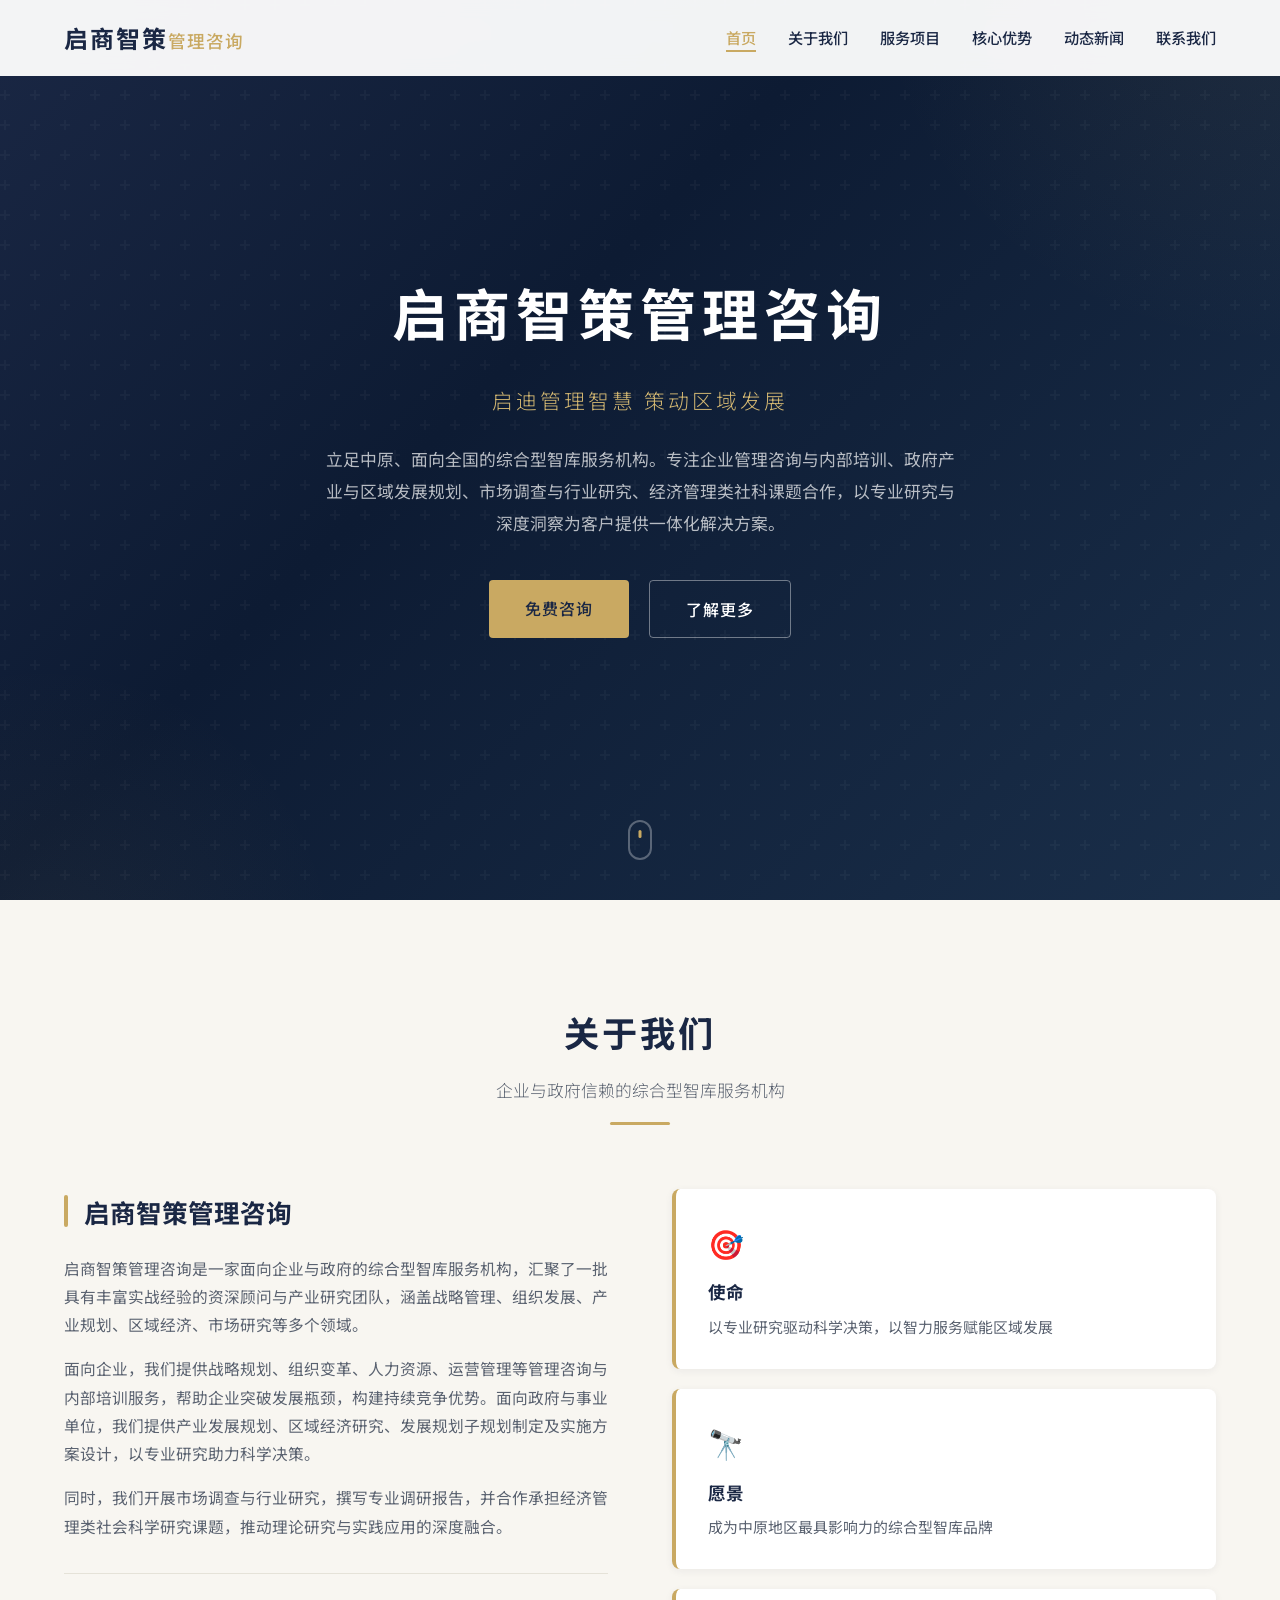
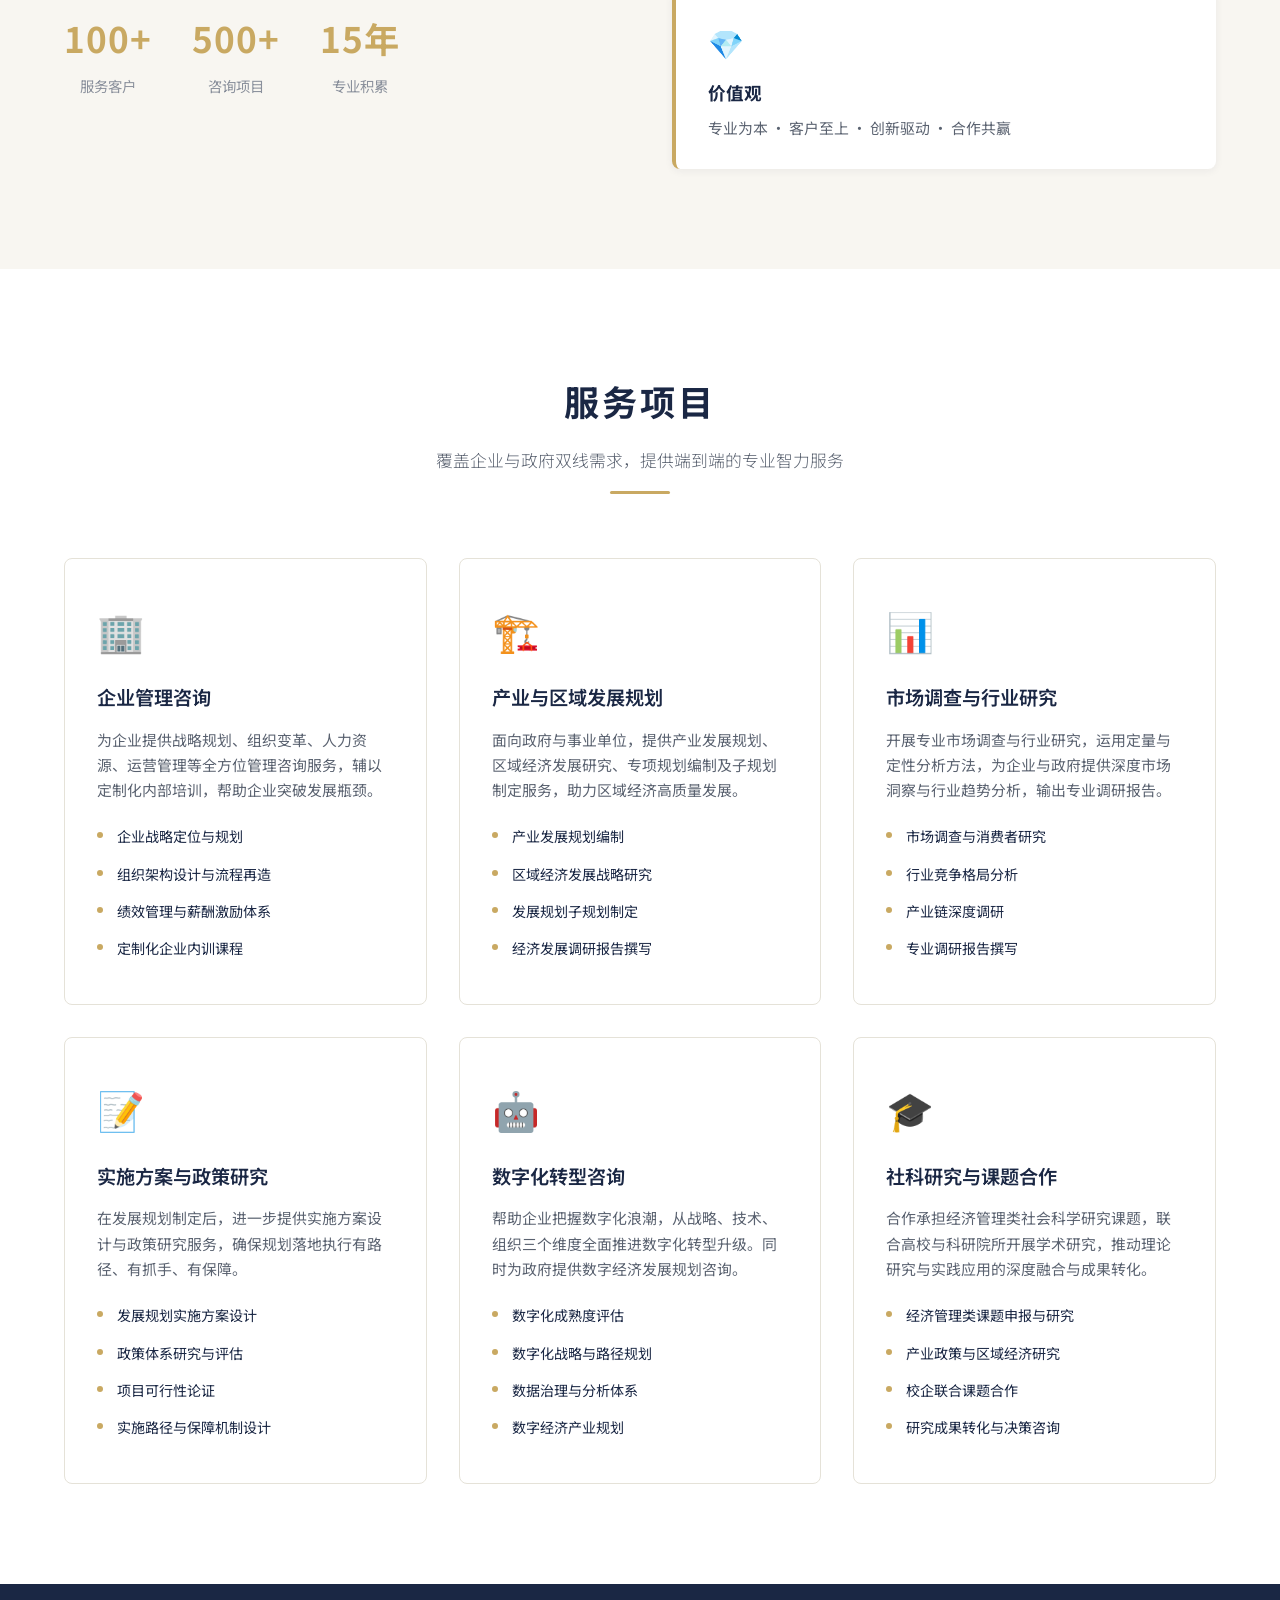
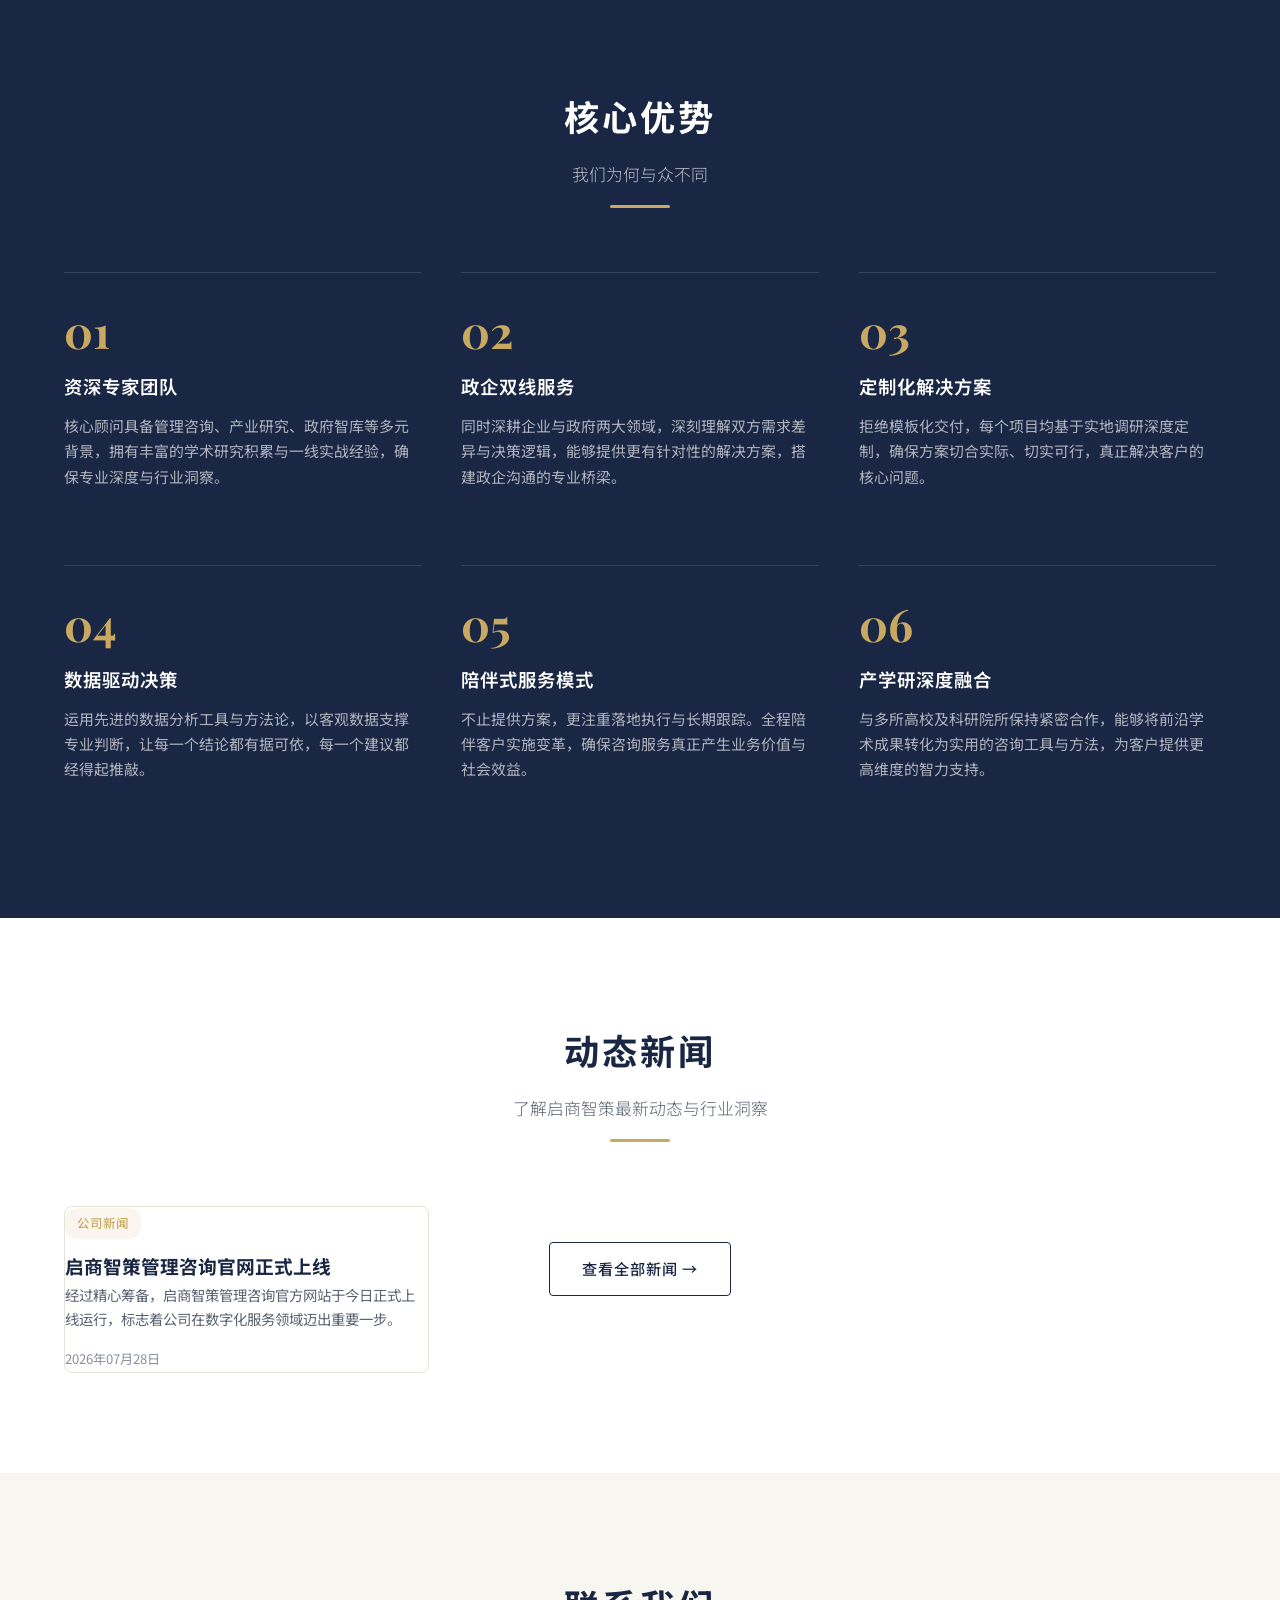
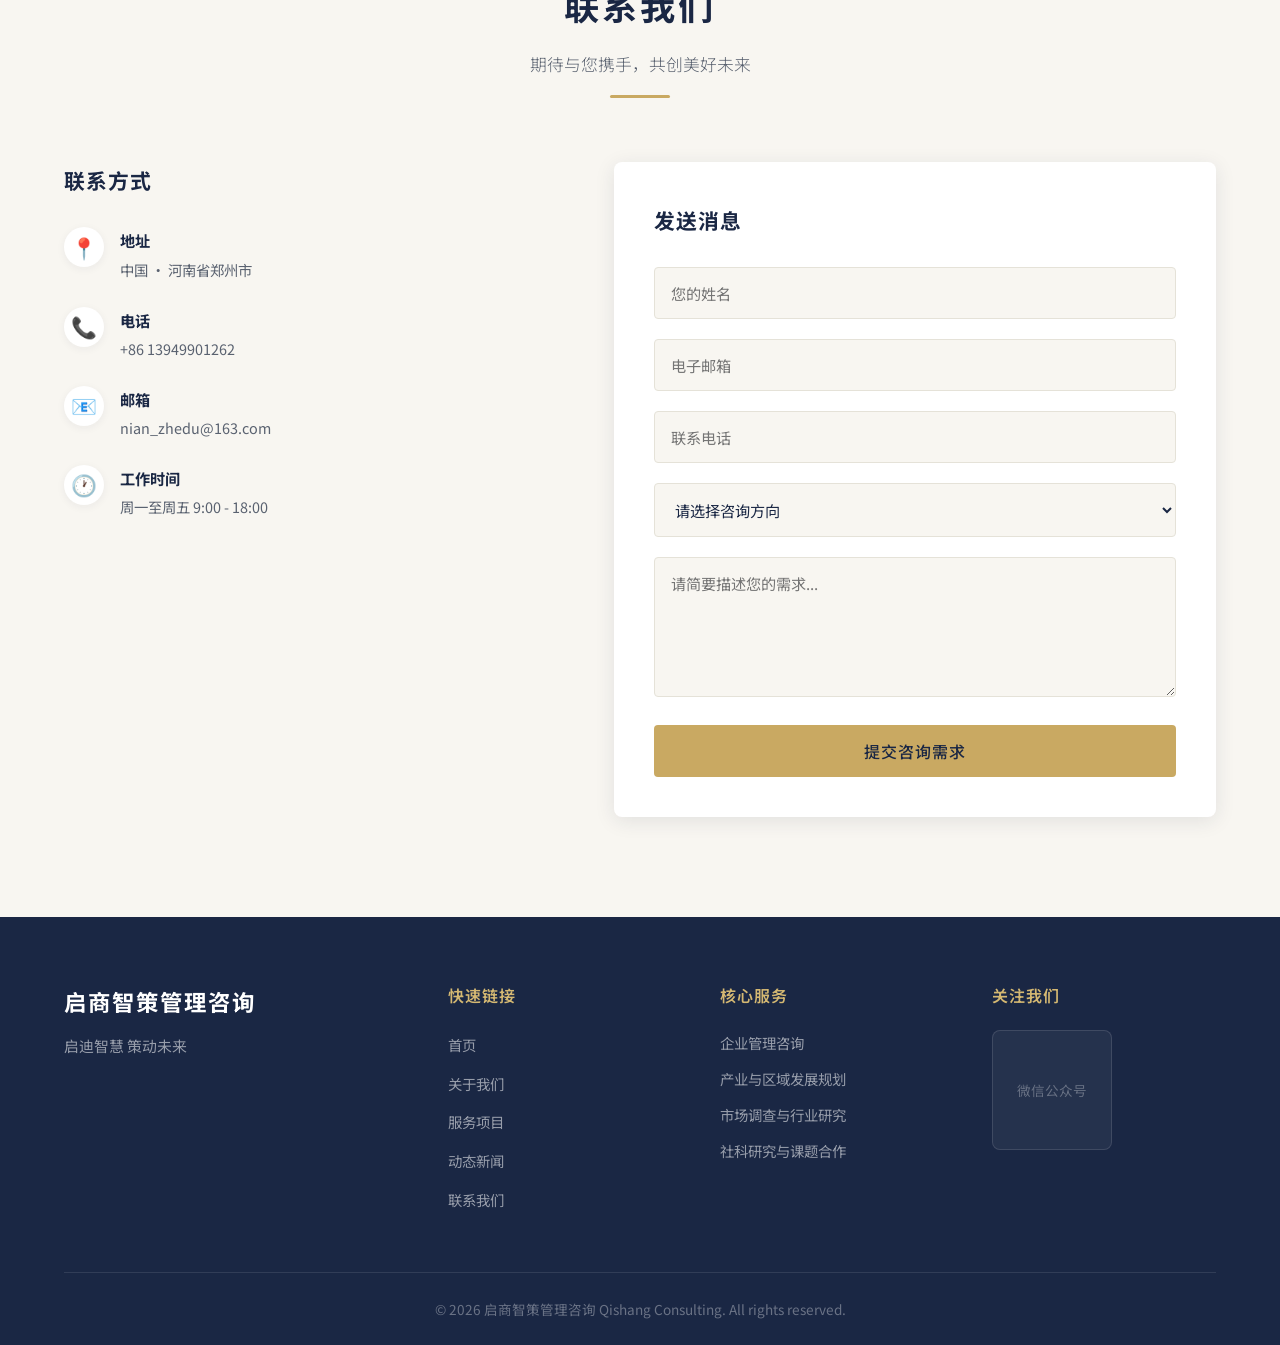
==== commit 11851ba1: "chore: 移除主页第二个邮箱地址 Co-Authored-By: Claude <noreply@anthropic.com>" ====
--- a/index.html
+++ b/index.html
@@ -264,7 +264,6 @@
                         <div>
                             <h4>邮箱</h4>
                             <p>nian_zhedu@163.com</p>
-                            <p>qiyanan@qszcit.cn</p>
                         </div>
                     </div>
                     <div class="contact-item">
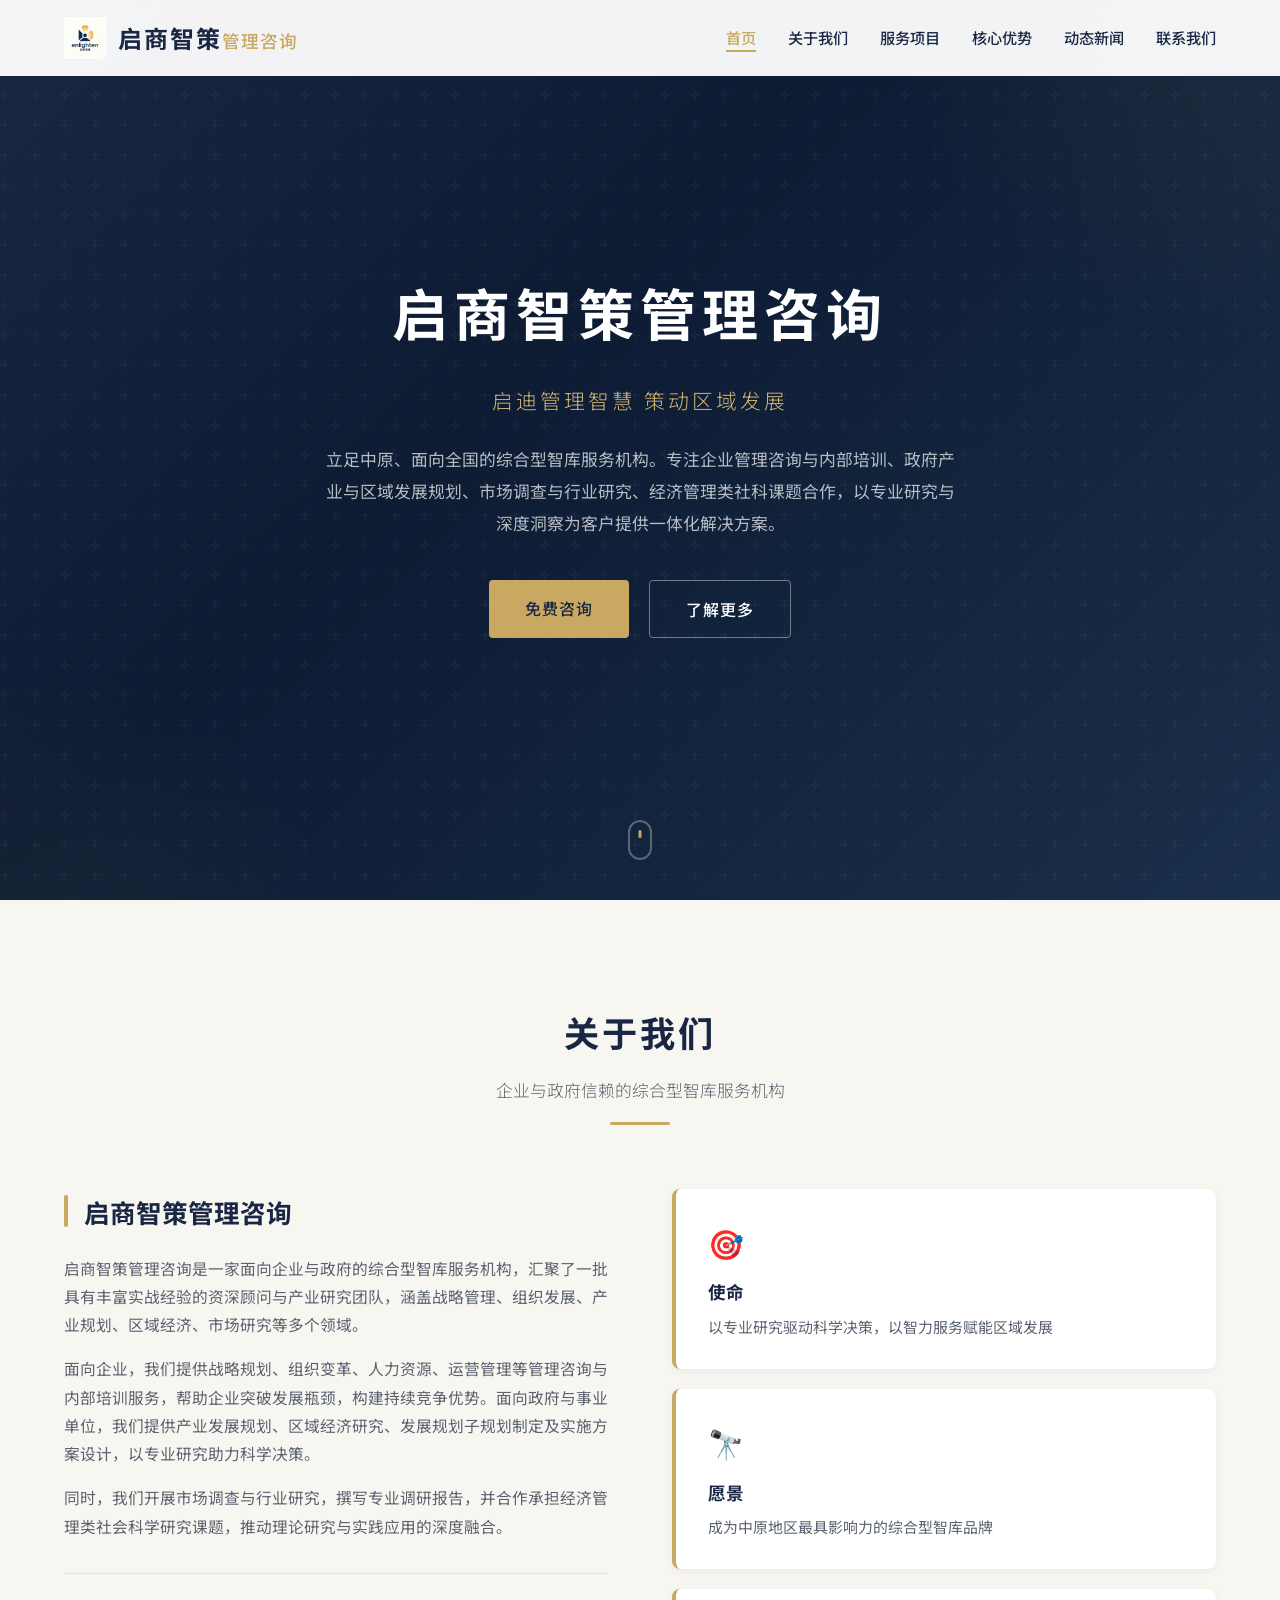
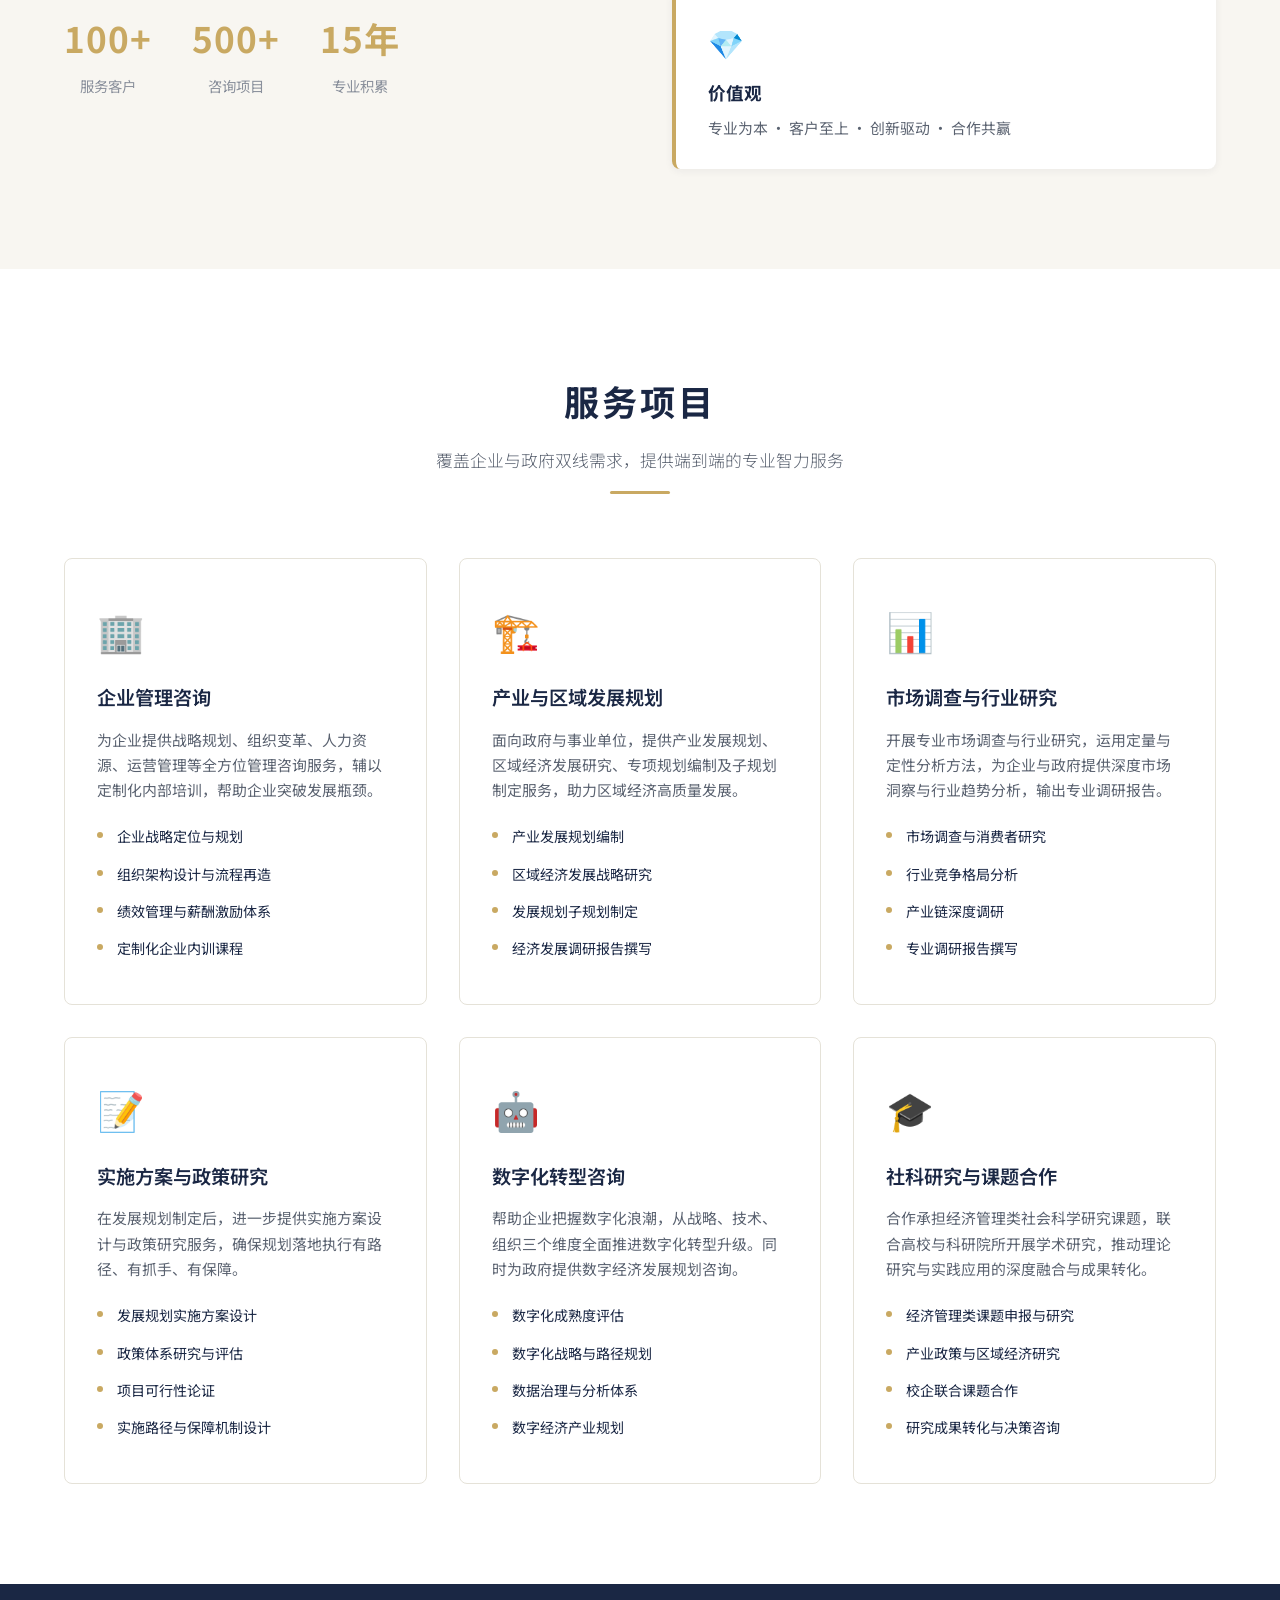
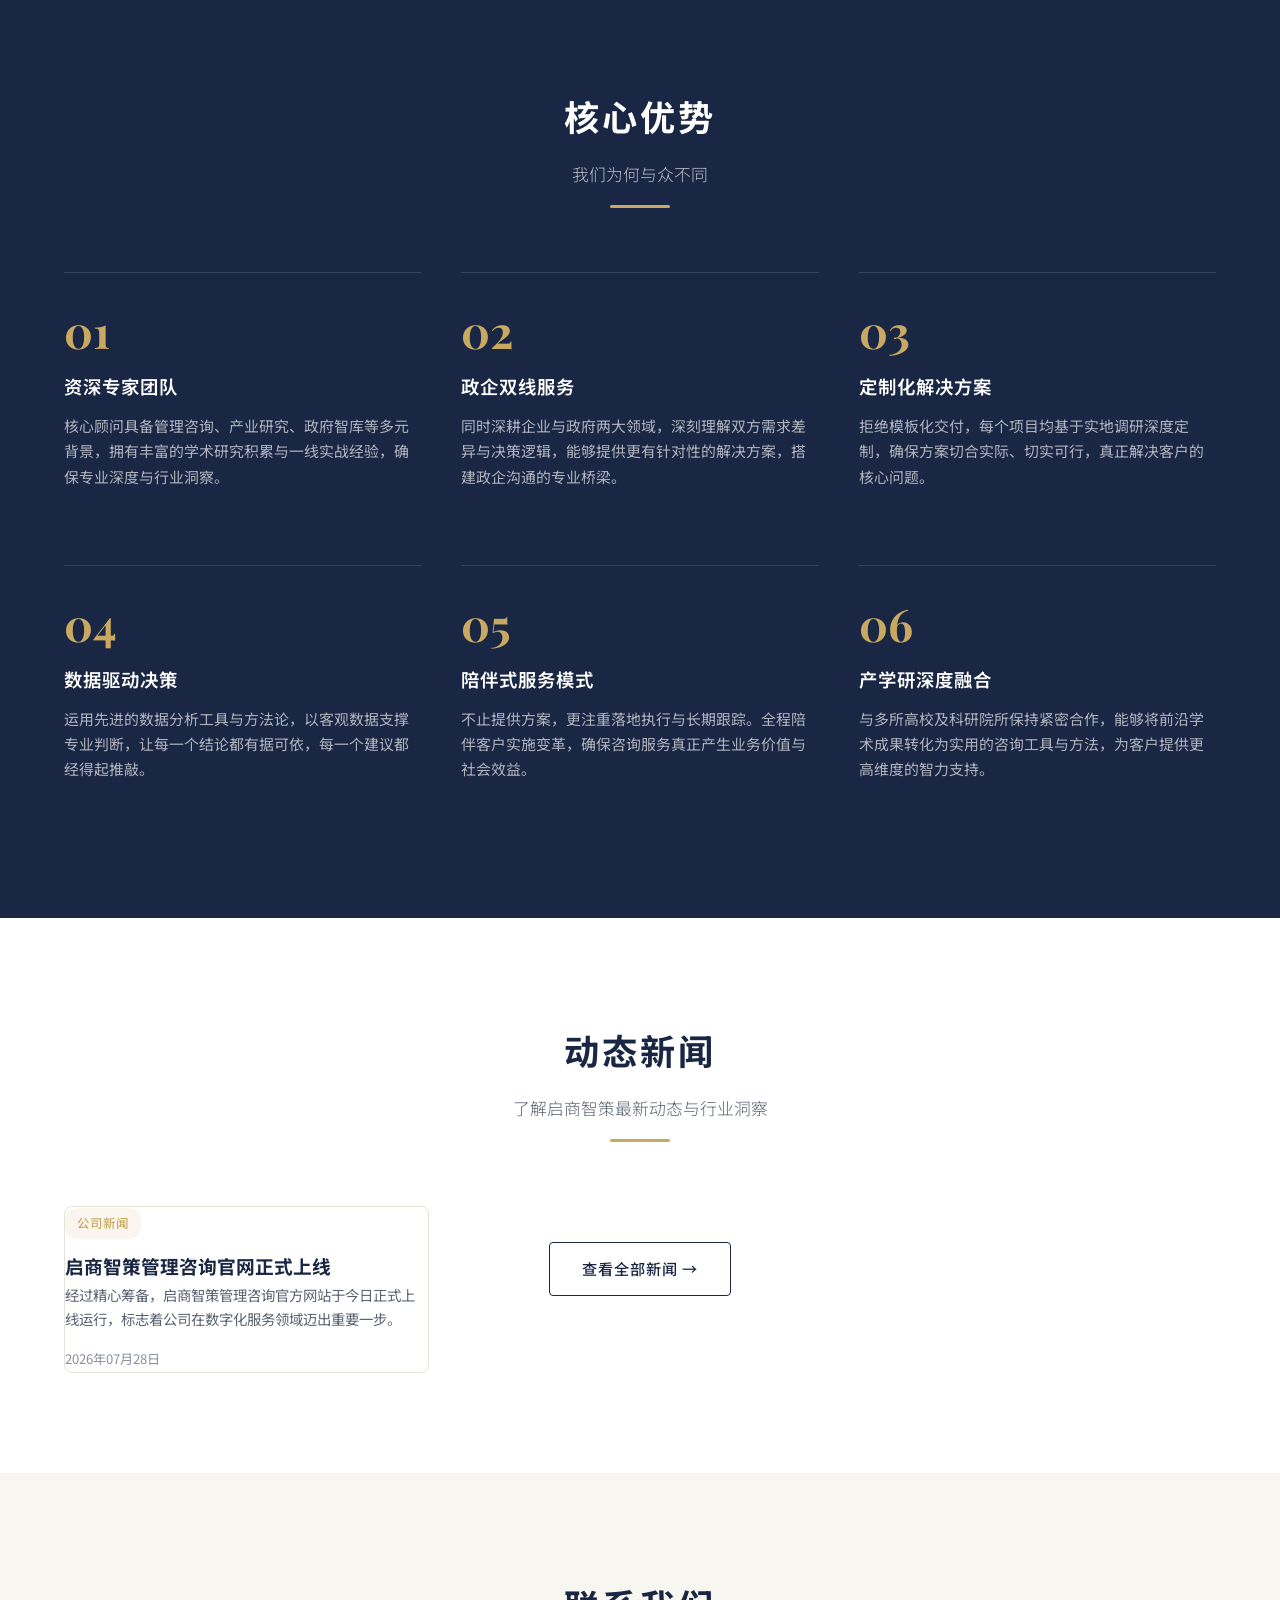
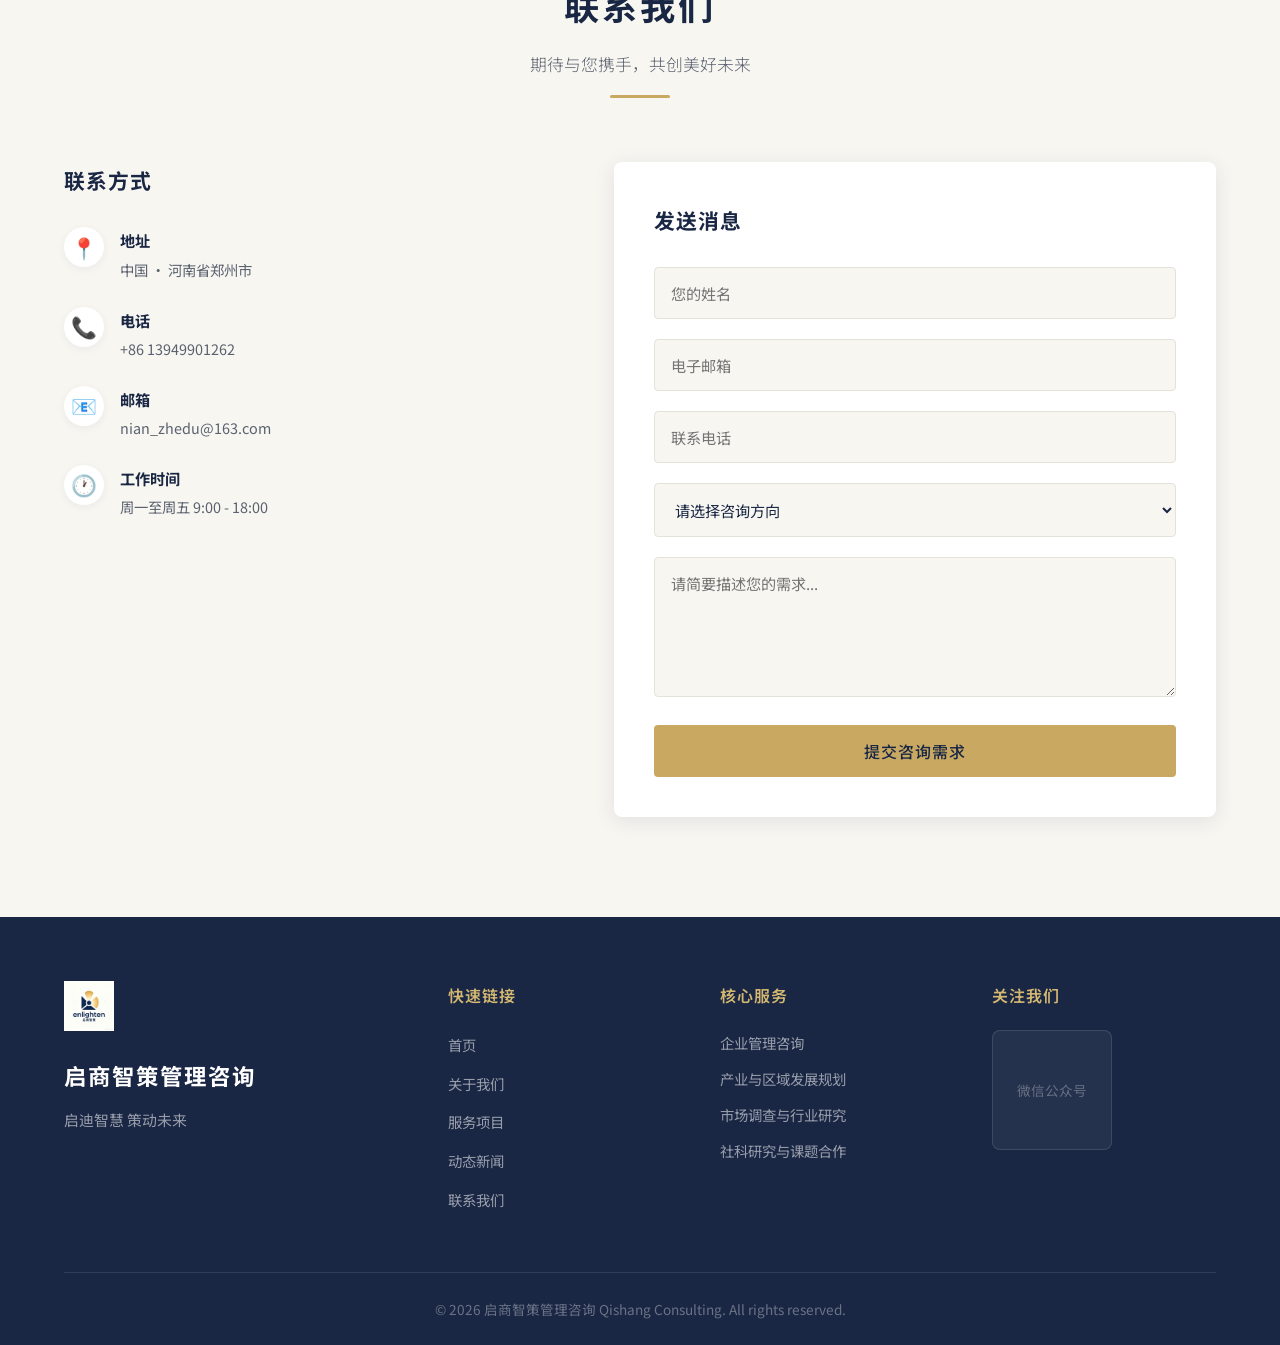
==== commit b0675a08: "feat: 添加公司Logo + 提交感谢页 - 导航栏和页脚添加公司 Logo - 新建 thanks.html 感谢页面 - 表单提交成功后跳转至感谢页 - 更新 CSS 添加 logo 样式  " ====
--- a/index.html
+++ b/index.html
@@ -15,6 +15,7 @@
     <nav class="navbar" id="navbar">
         <div class="container nav-container">
             <a href="#" class="logo">
+                <img src="images/logo.png" alt="启商智策" class="logo-icon">
                 <span class="logo-text">启商智策<span class="logo-highlight">管理咨询</span></span>
             </a>
             <ul class="nav-menu" id="navMenu">
@@ -280,7 +281,7 @@
                         <input type="hidden" name="_subject" value="启商智策官网 — 新咨询">
                         <input type="hidden" name="_captcha" value="false">
                         <input type="hidden" name="_template" value="table">
-                        <input type="hidden" name="_next" value="https://enlightenedu.github.io/github.io/#contact">
+                        <input type="hidden" name="_next" value="https://enlightenedu.github.io/github.io/thanks.html">
                         <div class="form-group">
                             <input type="text" name="name" placeholder="您的姓名" required>
                         </div>
@@ -317,6 +318,7 @@
         <div class="container">
             <div class="footer-grid">
                 <div class="footer-brand">
+                    <img src="images/logo.png" alt="启商智策" class="footer-logo">
                     <h3>启商智策管理咨询</h3>
                     <p>启迪智慧&emsp;策动未来</p>
                 </div>
--- a/css/style.css
+++ b/css/style.css
@@ -81,6 +81,12 @@
     text-decoration: none;
     display: flex;
     align-items: center;
+    gap: 12px;
+}
+
+.logo-icon {
+    height: 42px;
+    width: auto;
 }
 
 .logo-text {
@@ -1053,6 +1059,12 @@
     border-bottom: 1px solid rgba(255, 255, 255, 0.1);
 }
 
+.footer-brand .footer-logo {
+    height: 50px;
+    width: auto;
+    margin-bottom: 16px;
+}
+
 .footer-brand h3 {
     font-size: 1.4rem;
     letter-spacing: 2px;
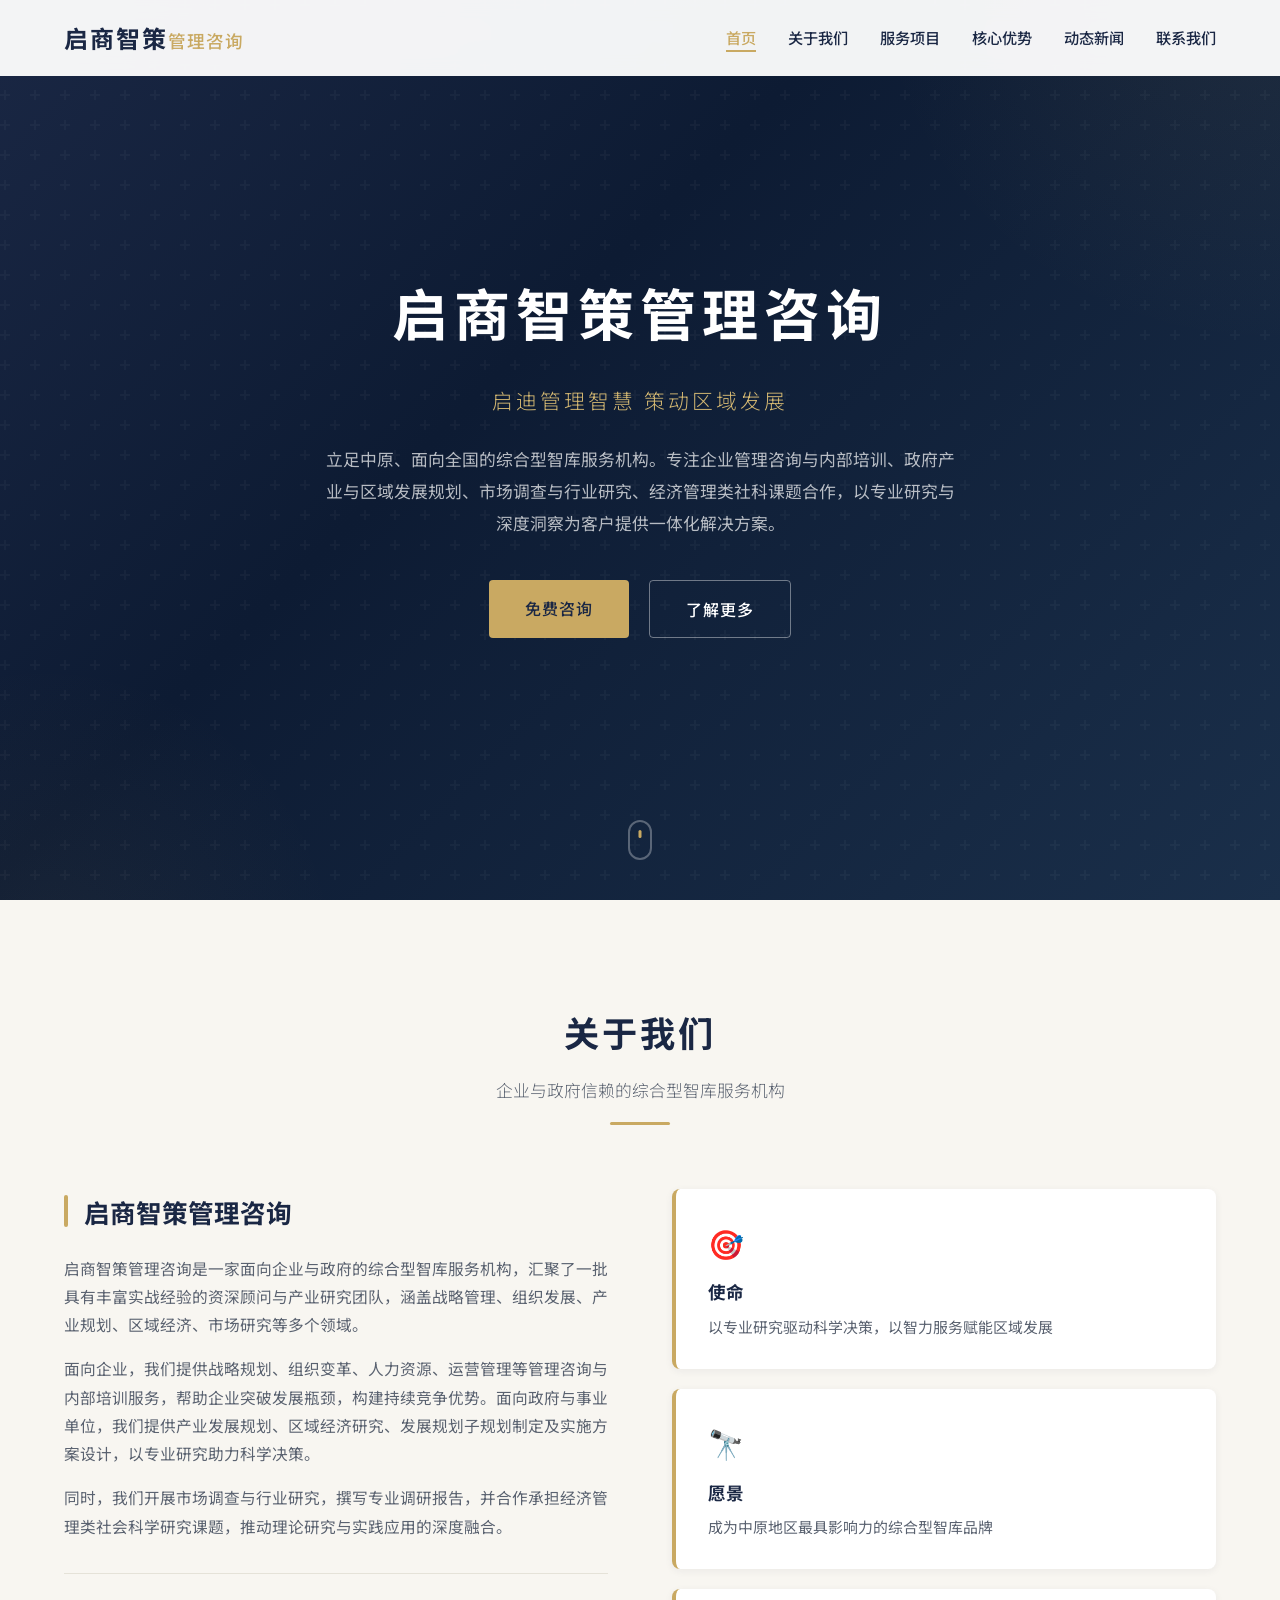
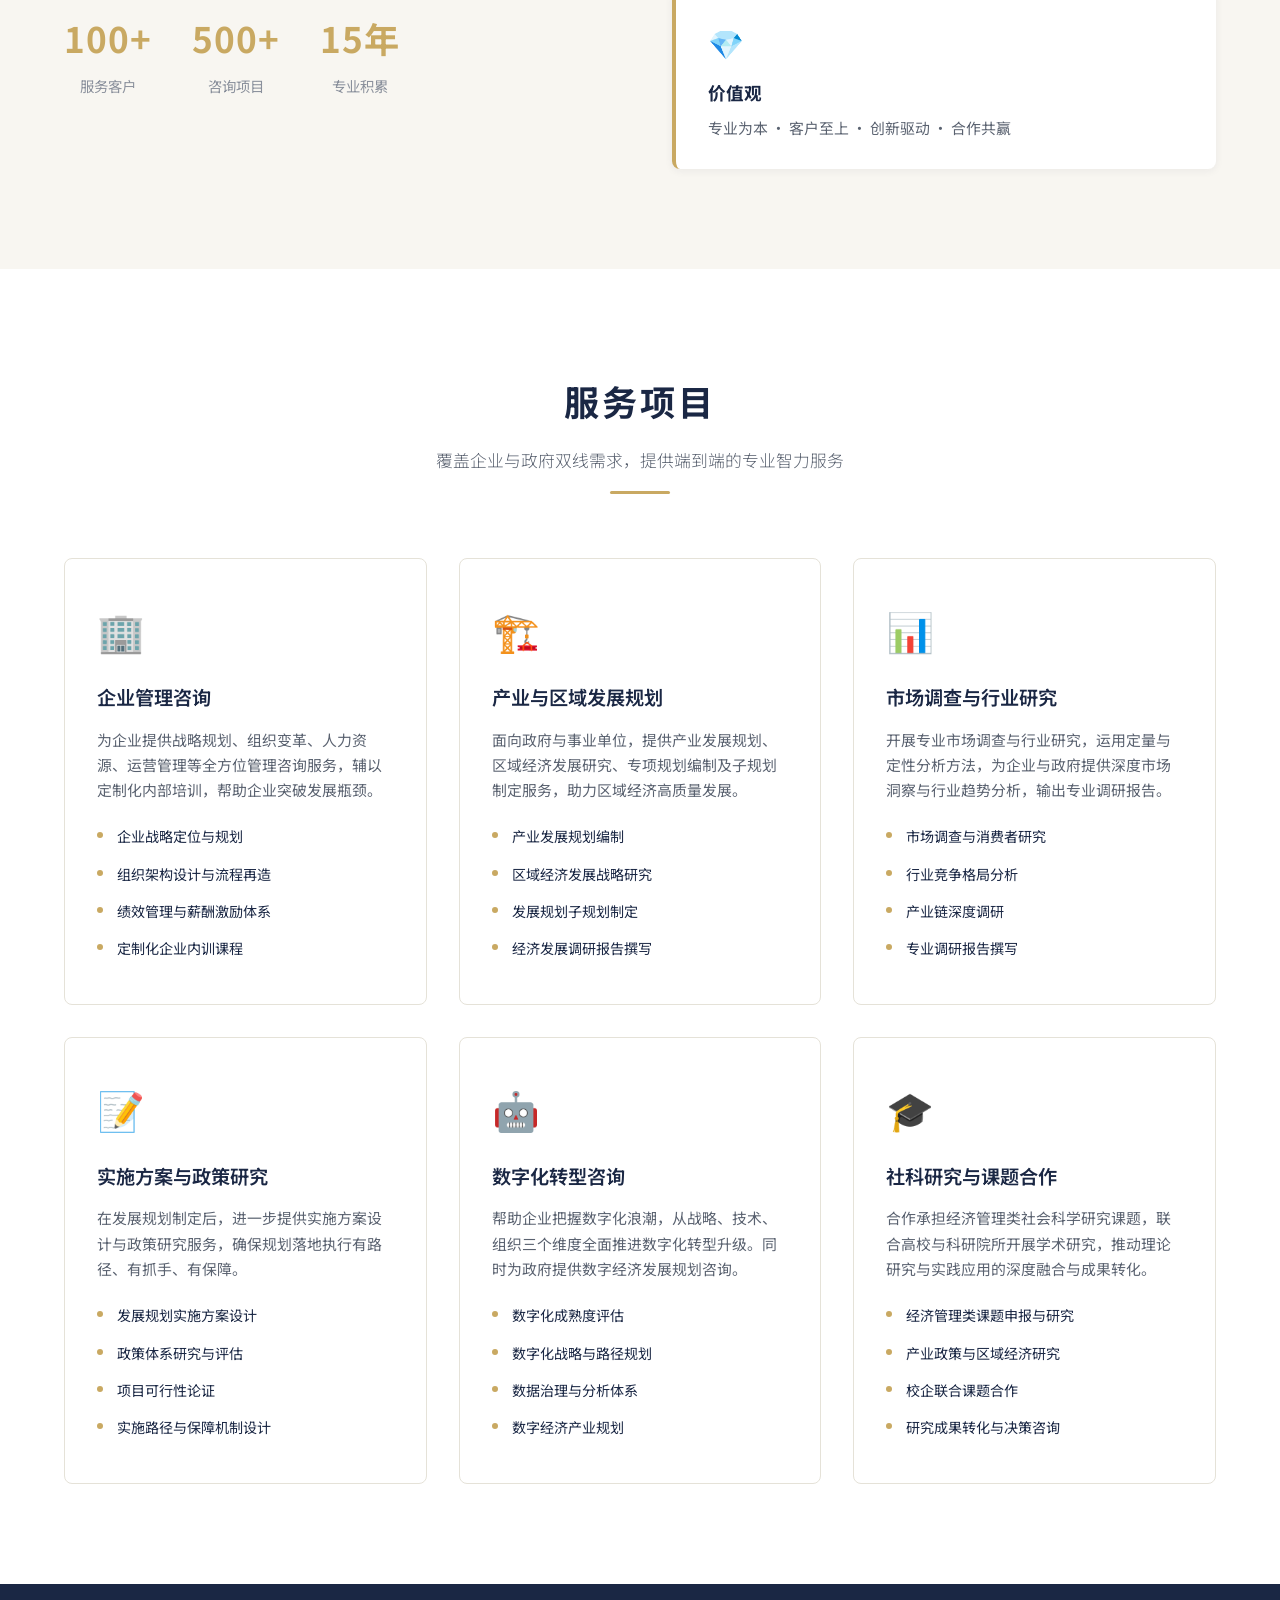
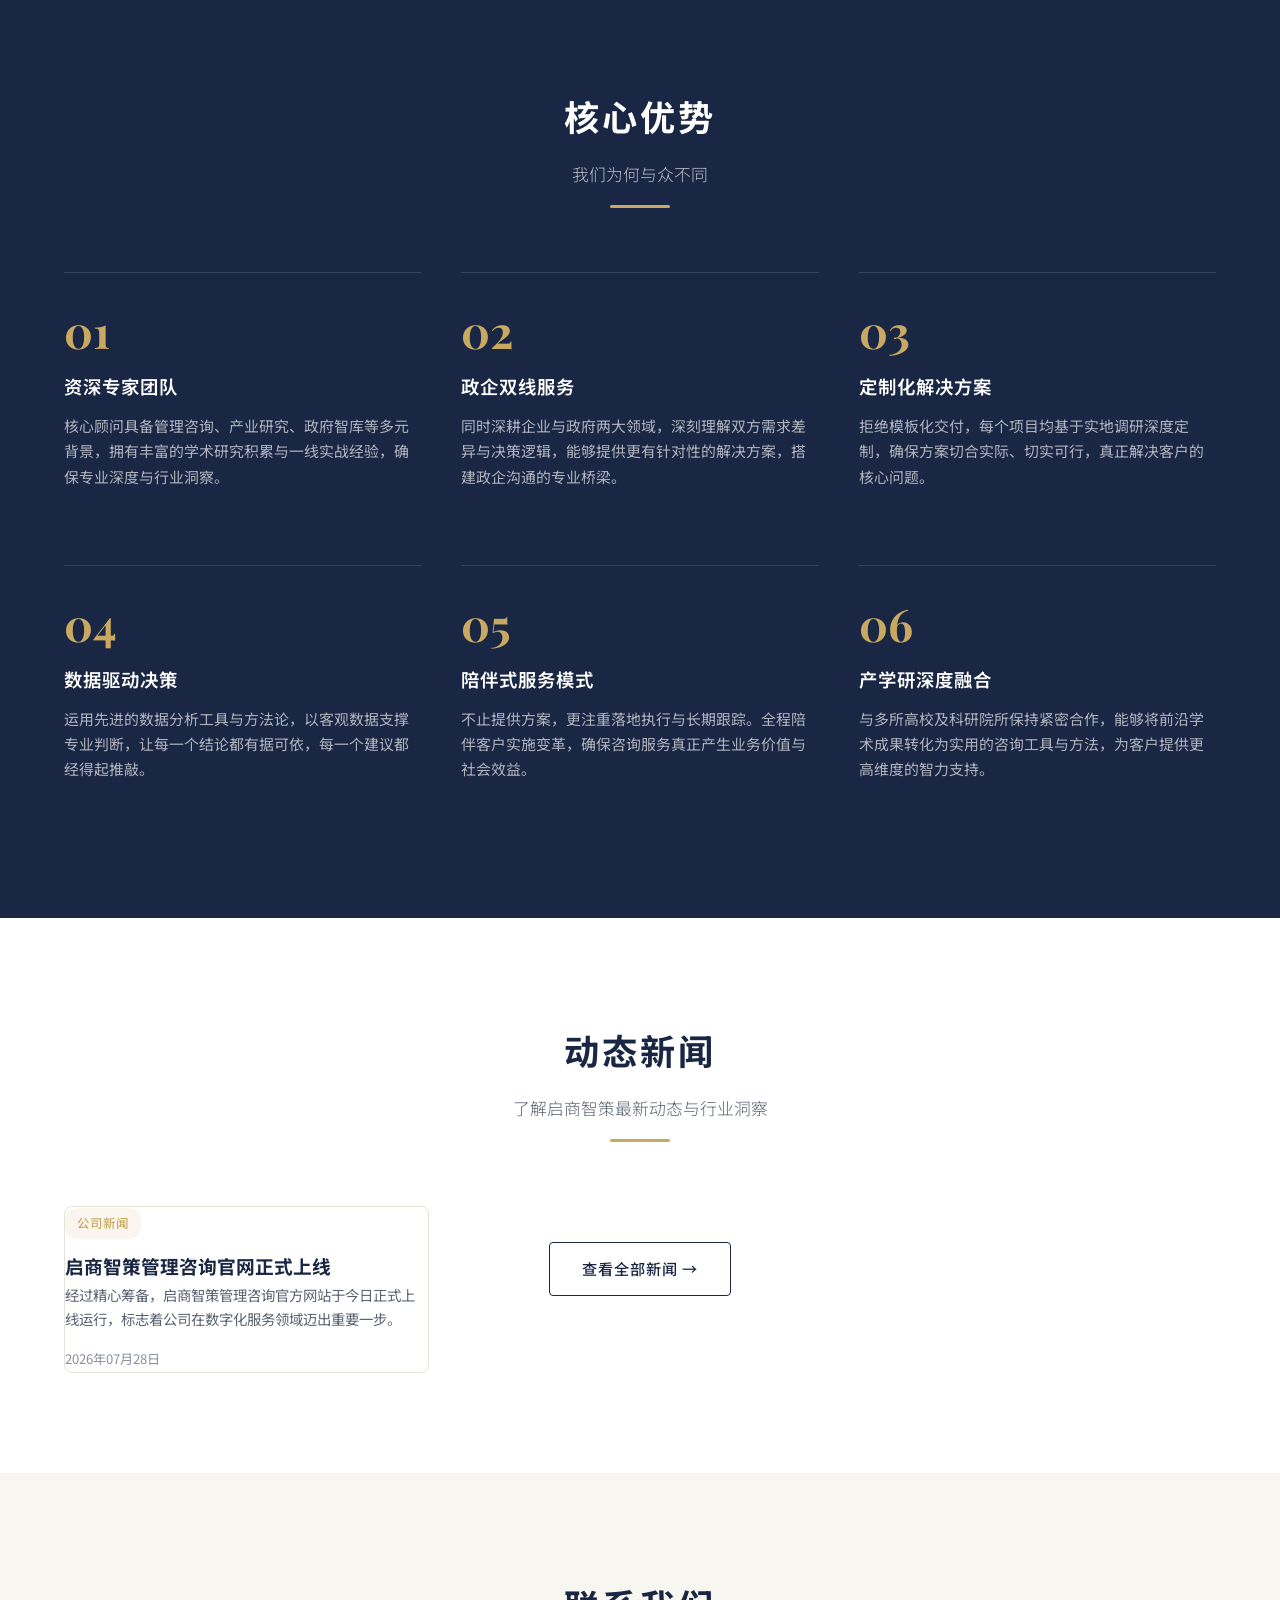
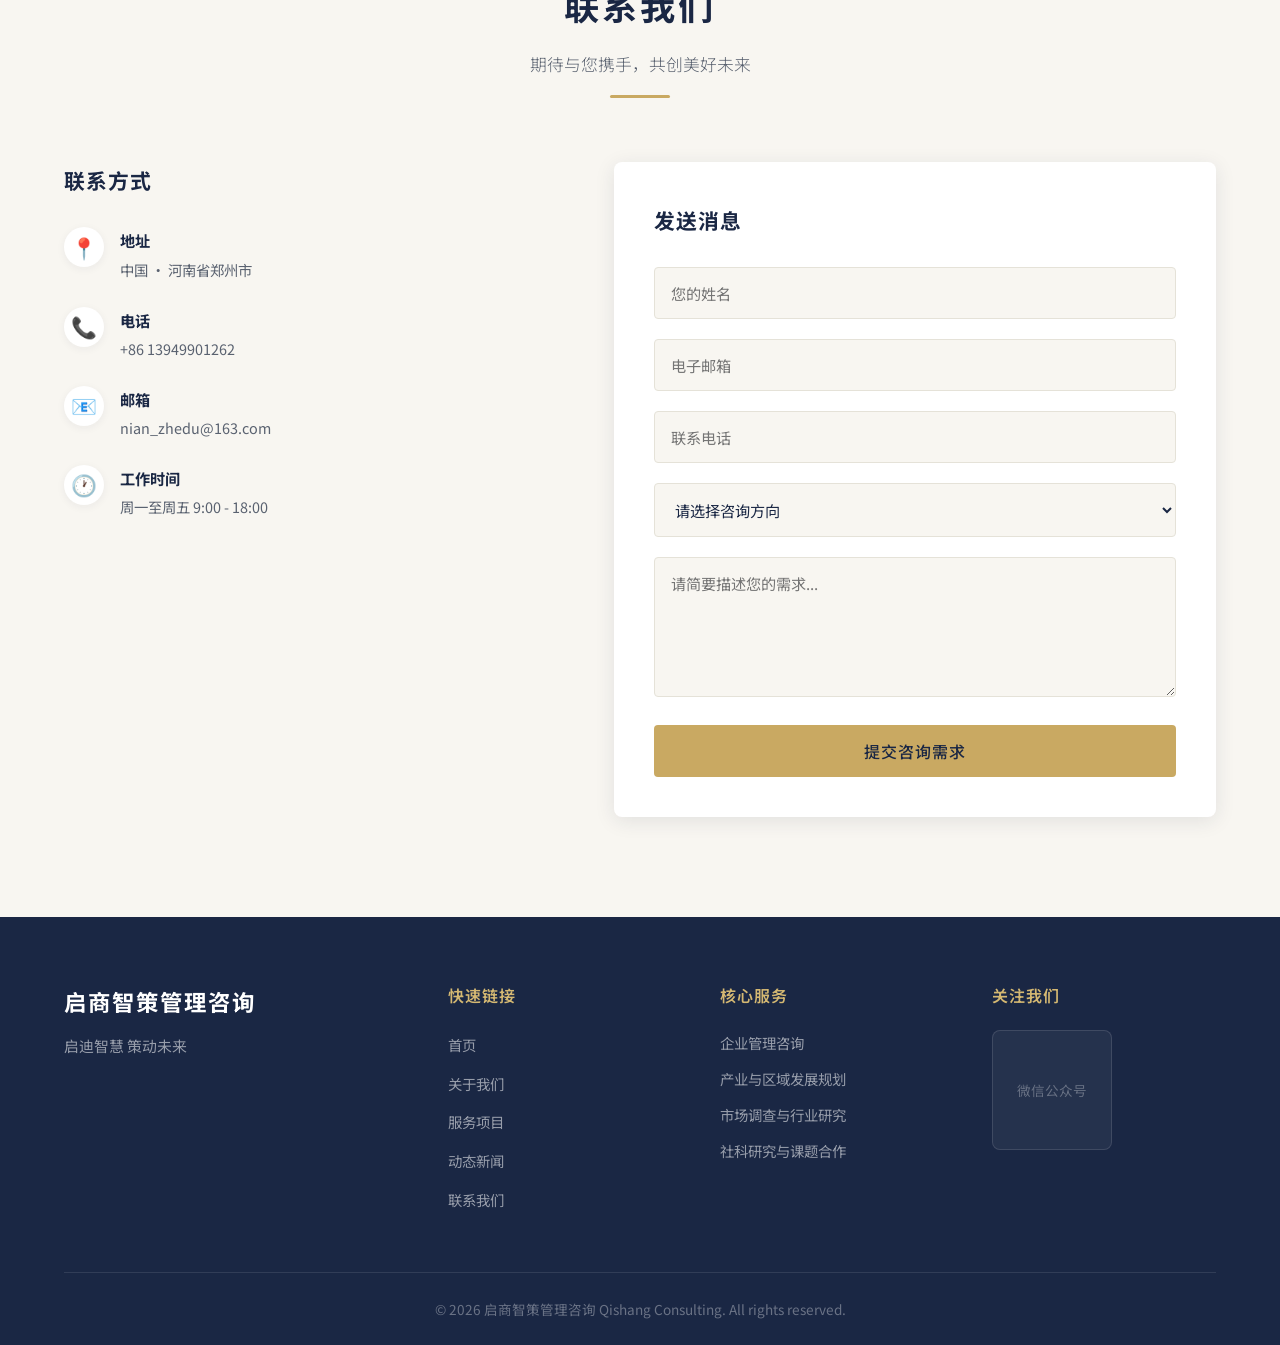
==== commit 57756feb: "fix: 移除 Logo（页面显示异常） Co-Authored-By: Claude <noreply@anthropic.com>" ====
--- a/index.html
+++ b/index.html
@@ -15,7 +15,6 @@
     <nav class="navbar" id="navbar">
         <div class="container nav-container">
             <a href="#" class="logo">
-                <img src="images/logo.png" alt="启商智策" class="logo-icon">
                 <span class="logo-text">启商智策<span class="logo-highlight">管理咨询</span></span>
             </a>
             <ul class="nav-menu" id="navMenu">
@@ -318,7 +317,6 @@
         <div class="container">
             <div class="footer-grid">
                 <div class="footer-brand">
-                    <img src="images/logo.png" alt="启商智策" class="footer-logo">
                     <h3>启商智策管理咨询</h3>
                     <p>启迪智慧&emsp;策动未来</p>
                 </div>
--- a/css/style.css
+++ b/css/style.css
@@ -81,12 +81,6 @@
     text-decoration: none;
     display: flex;
     align-items: center;
-    gap: 12px;
-}
-
-.logo-icon {
-    height: 42px;
-    width: auto;
 }
 
 .logo-text {
@@ -1059,12 +1053,6 @@
     border-bottom: 1px solid rgba(255, 255, 255, 0.1);
 }
 
-.footer-brand .footer-logo {
-    height: 50px;
-    width: auto;
-    margin-bottom: 16px;
-}
-
 .footer-brand h3 {
     font-size: 1.4rem;
     letter-spacing: 2px;
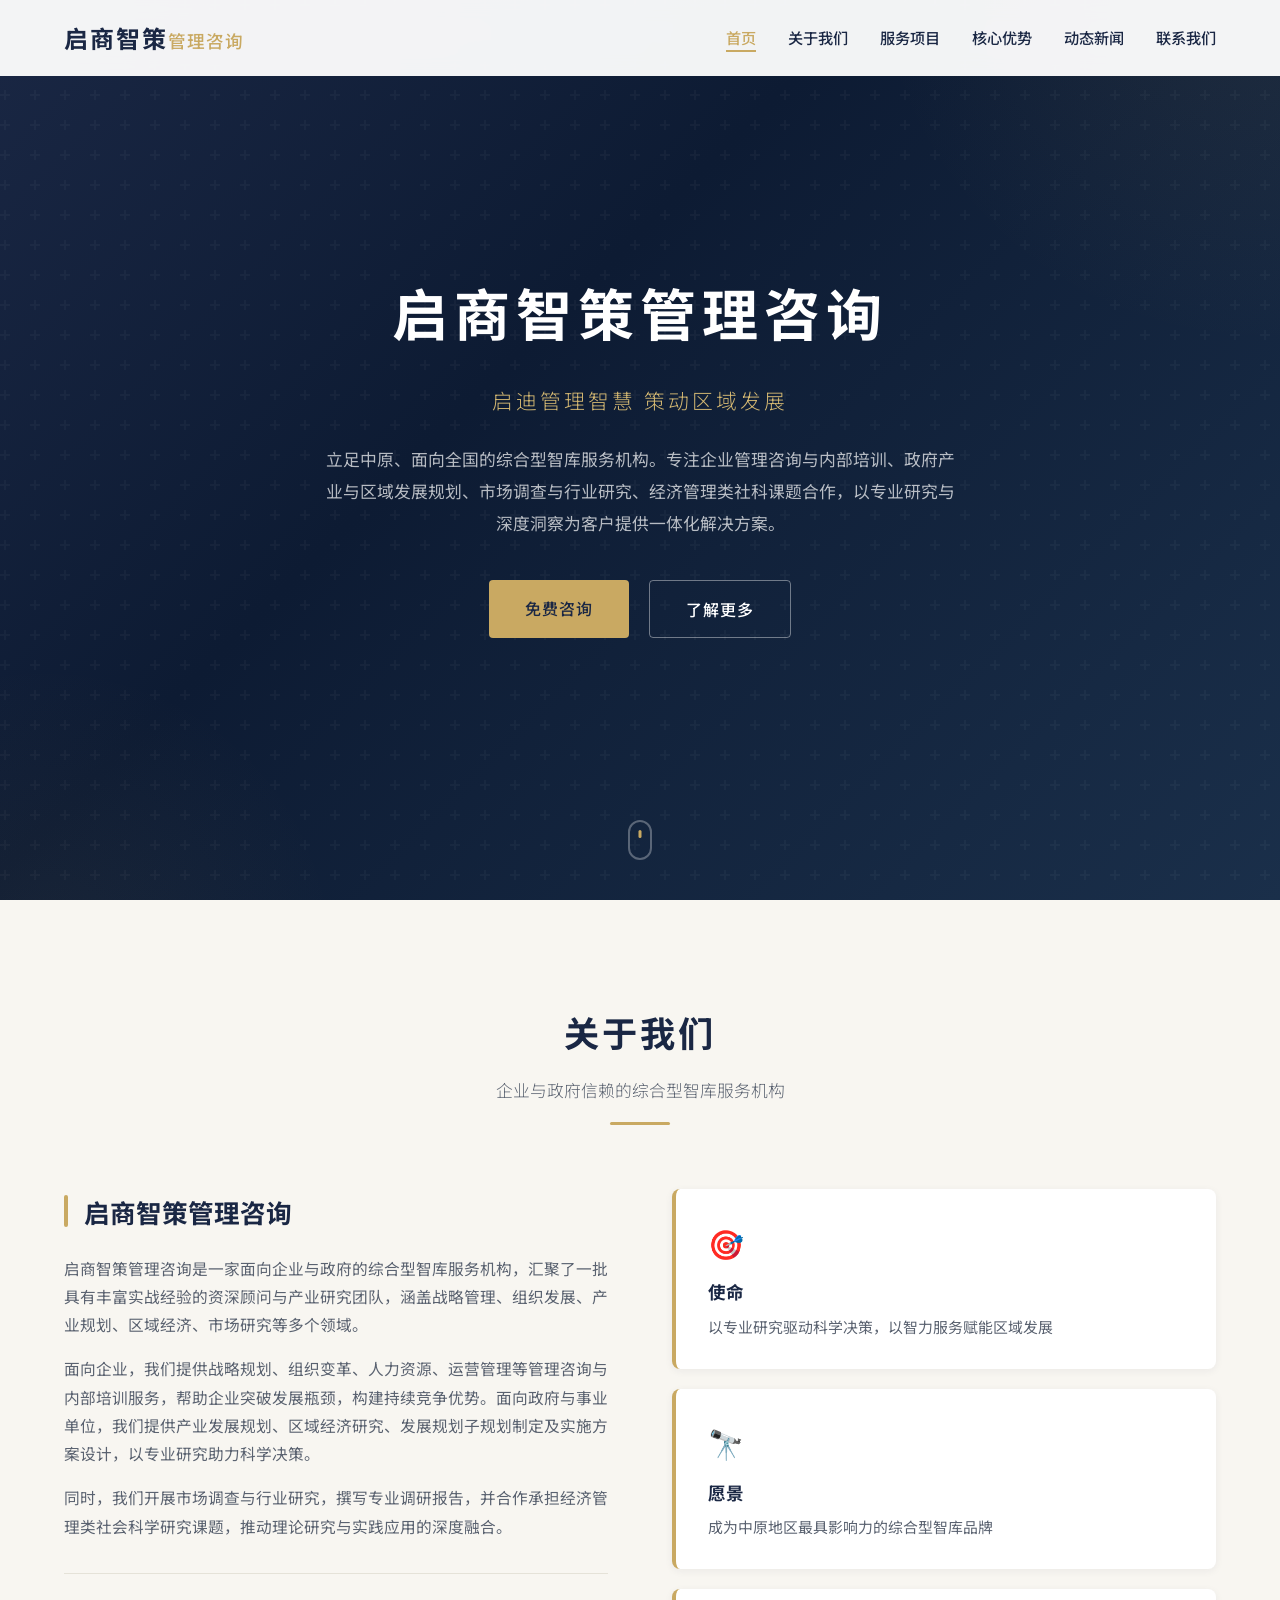
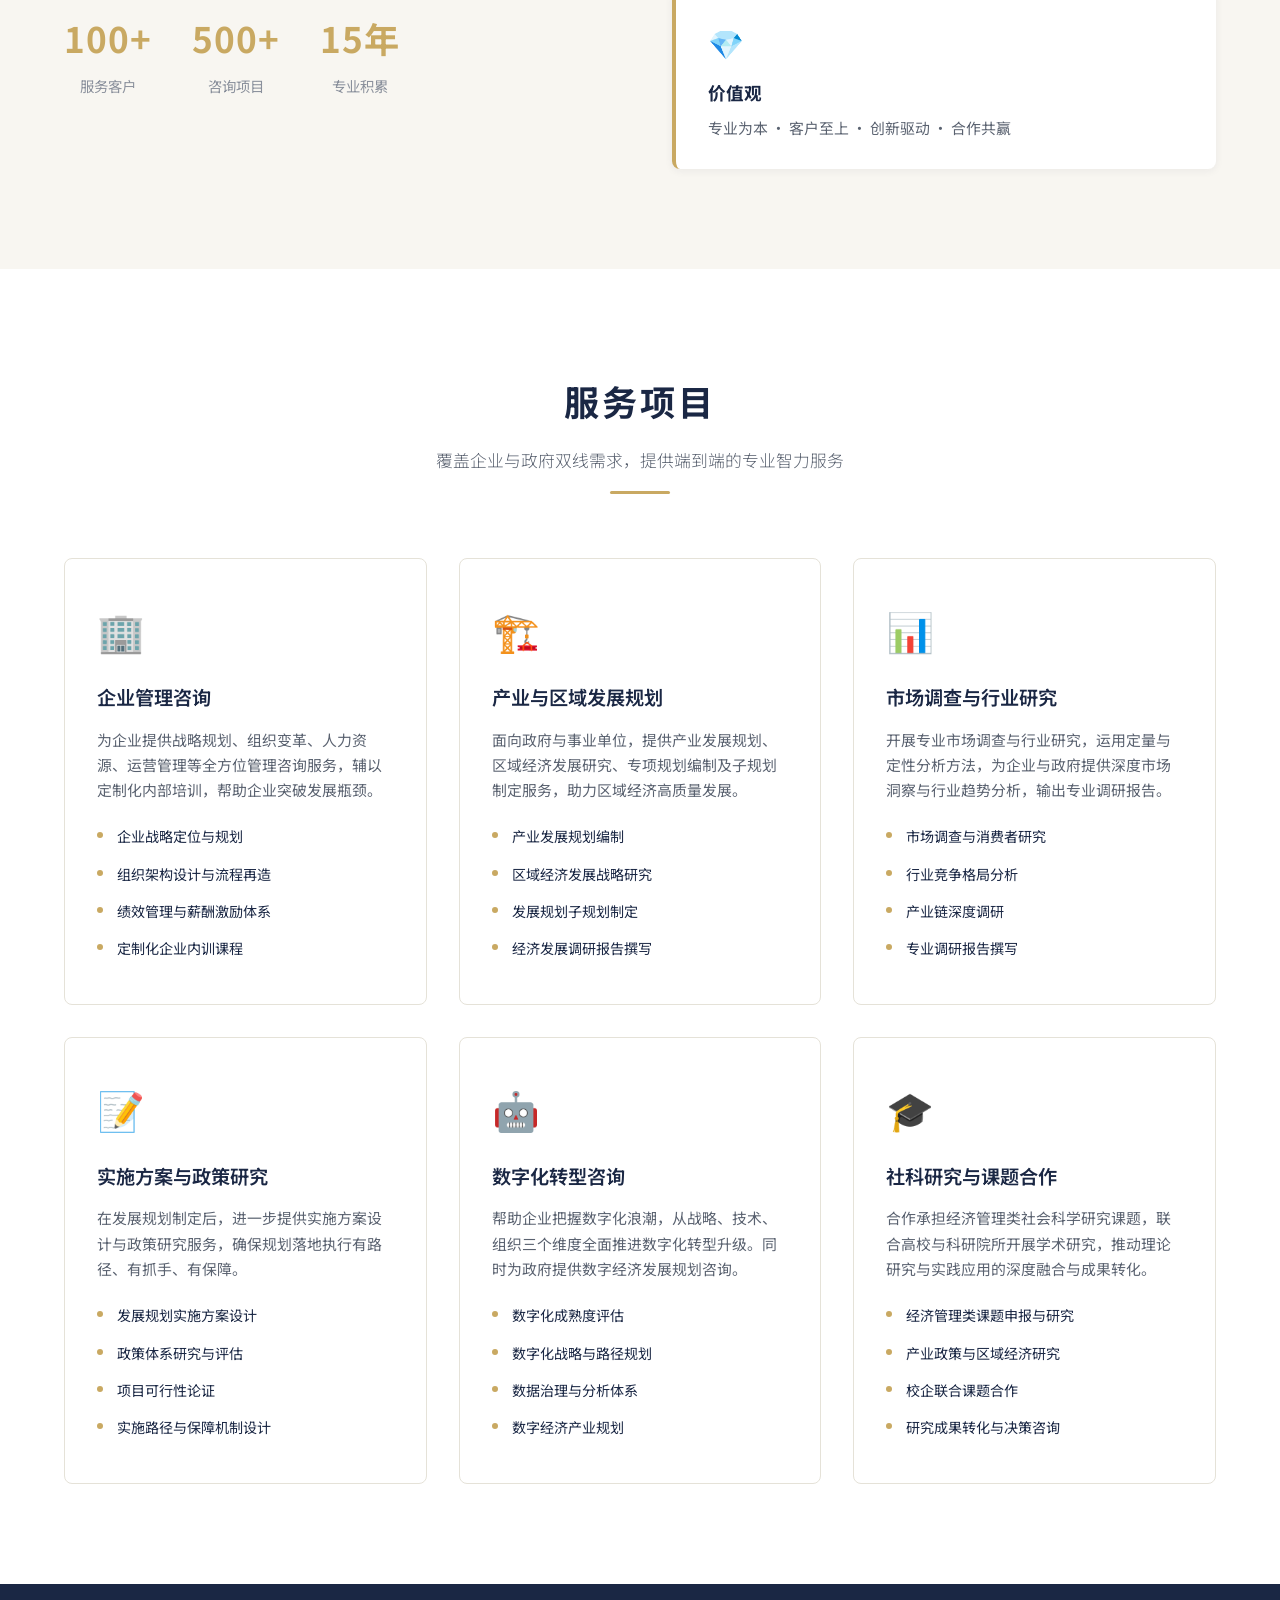
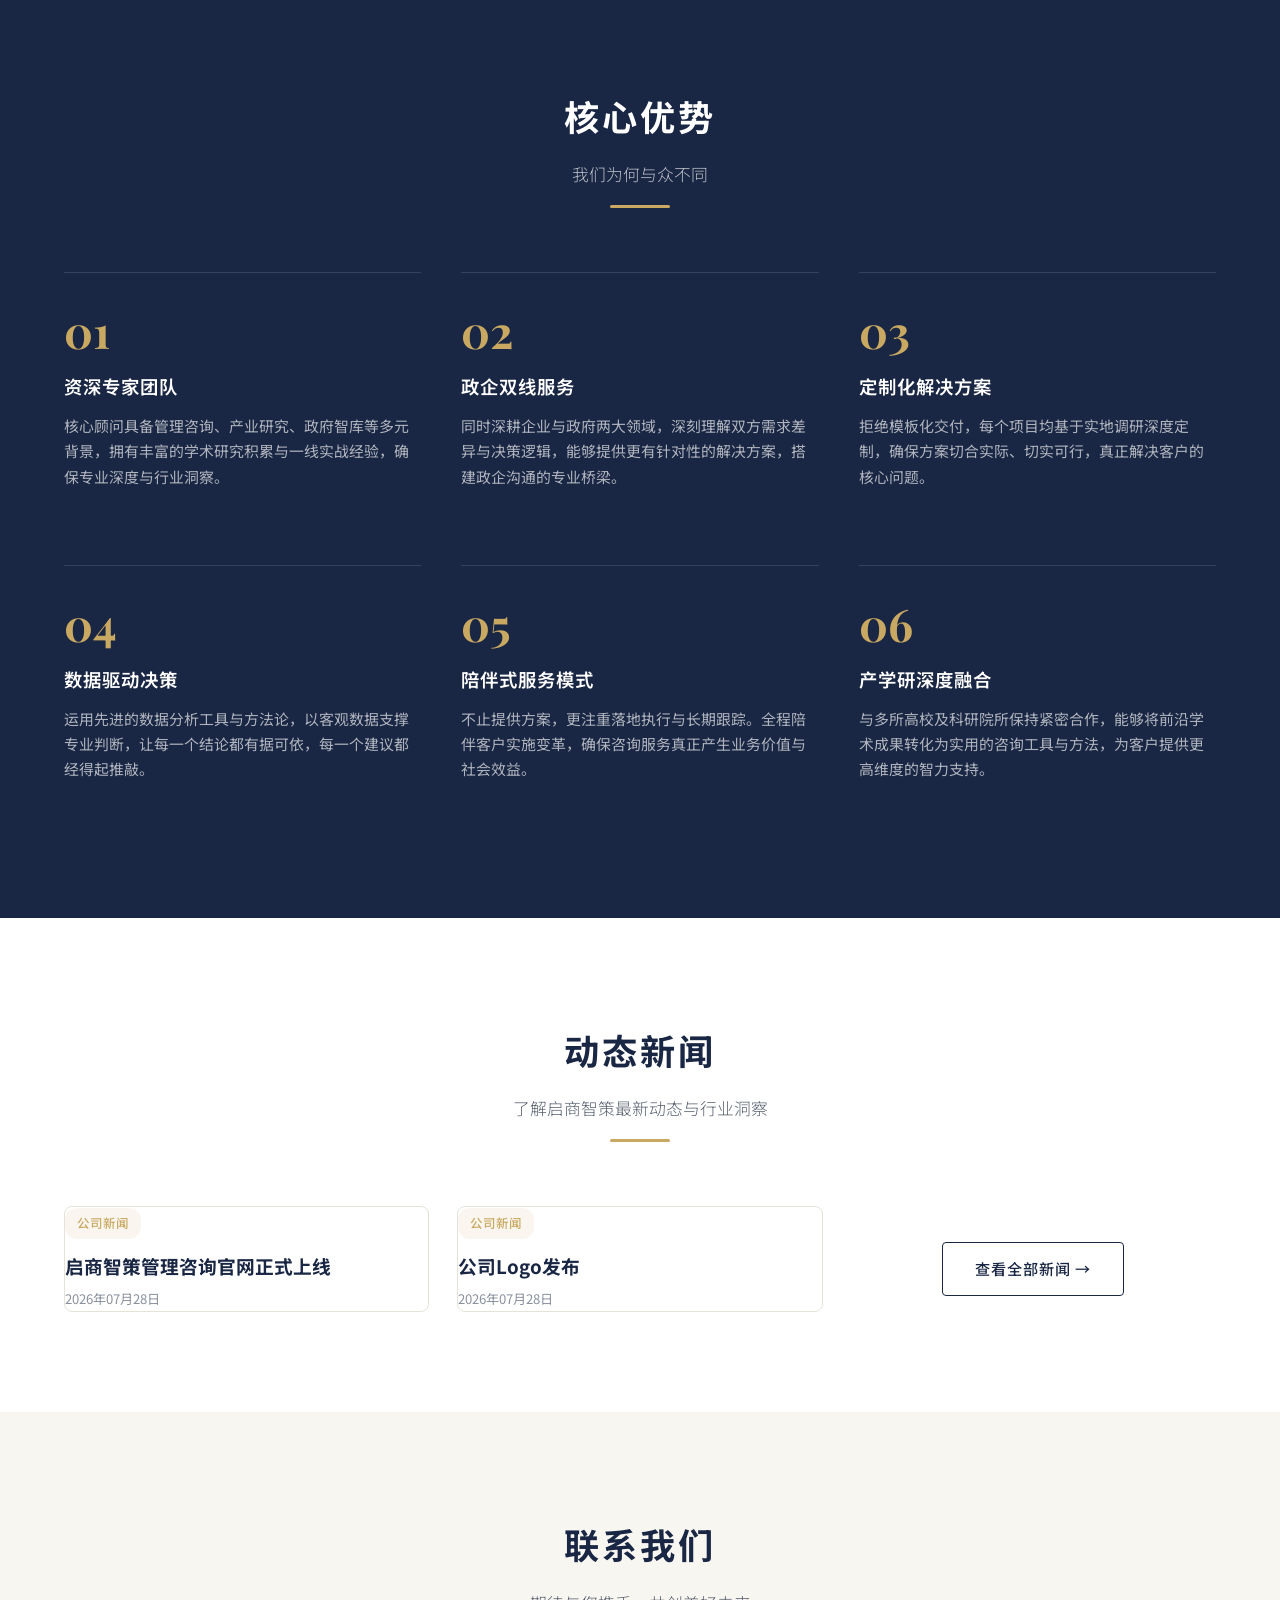
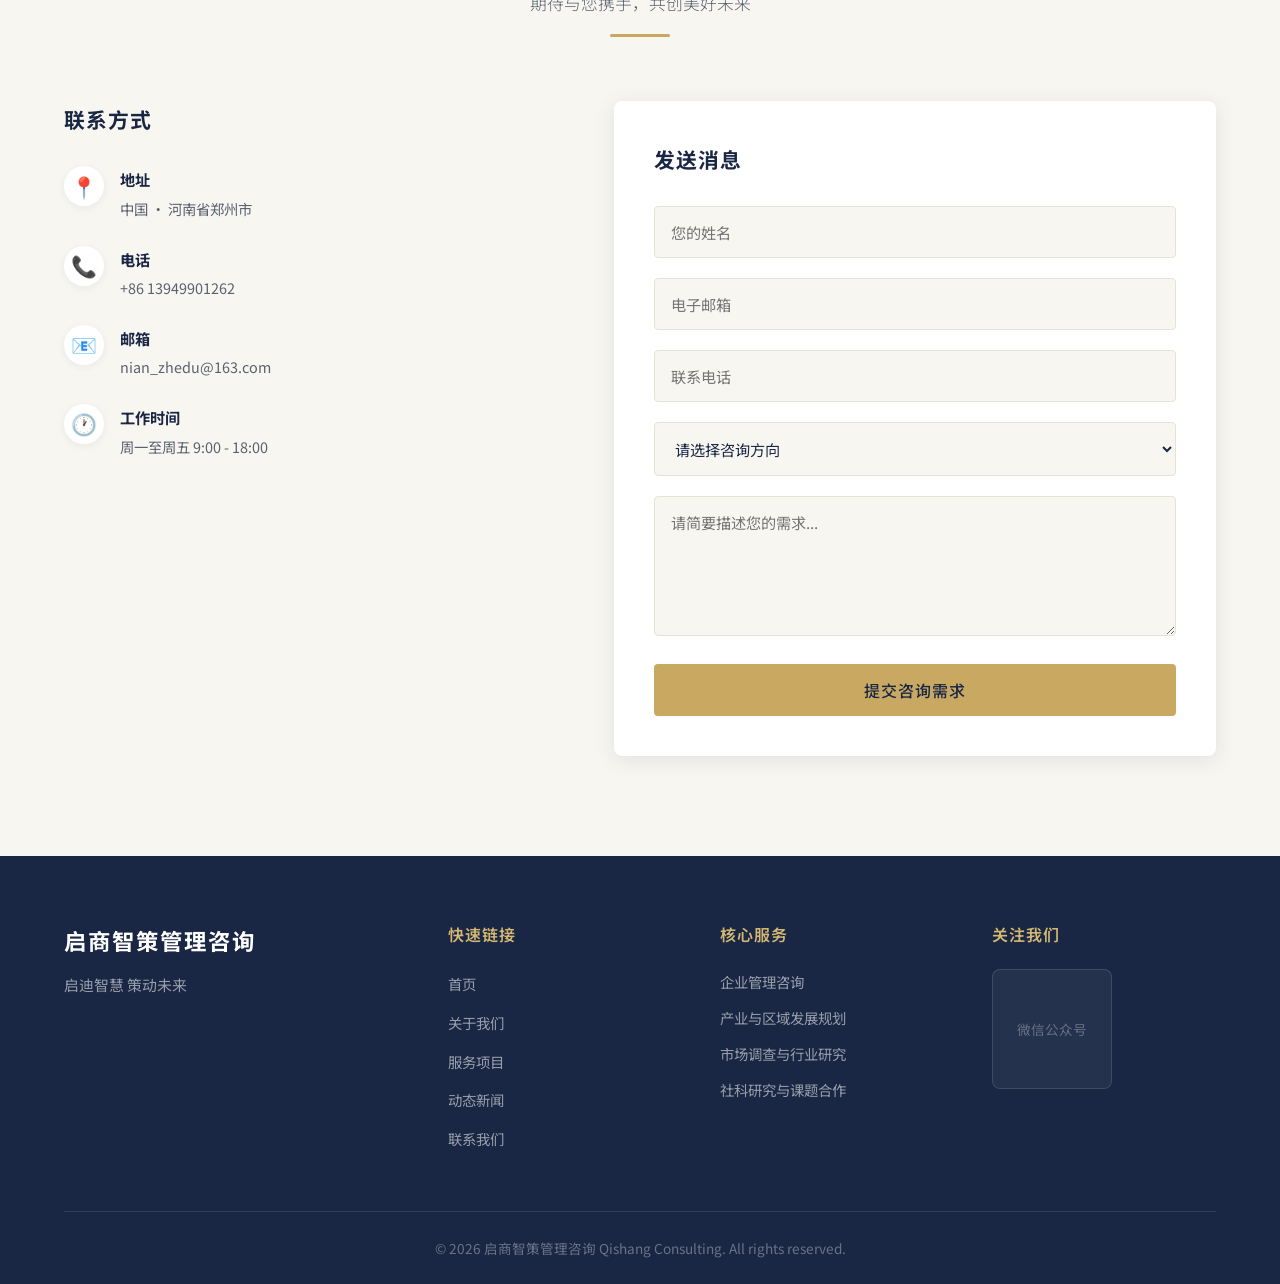
==== commit 9f776ec4: "feat: CMS 后台增加微信公众号配置 - 网站配置 → 页脚 新增公众号名称和二维码字段 - 申请公众号后可直接在后台更新，无需改代码  Co-Authored-By: Claude <nore" ====
--- a/index.html
+++ b/index.html
@@ -233,6 +233,15 @@
             </div>
         </div>
     </section>
+    <!-- 新闻详情弹窗 -->
+    <div class="news-modal-overlay" id="newsModal">
+        <div class="news-modal">
+            <button class="news-modal-close" id="newsModalClose">&times;</button>
+            <div class="news-modal-content" id="newsModalContent">
+                <div class="news-loading"><p>加载中...</p></div>
+            </div>
+        </div>
+    </div>
 
     <!-- 联系我们 -->
     <section id="contact" class="section contact">
@@ -280,7 +289,7 @@
                         <input type="hidden" name="_subject" value="启商智策官网 — 新咨询">
                         <input type="hidden" name="_captcha" value="false">
                         <input type="hidden" name="_template" value="table">
-                        <input type="hidden" name="_next" value="https://enlightenedu.github.io/github.io/thanks.html">
+                        <input type="hidden" name="_next" value="https://enlightenedu.github.io/thanks.html">
                         <div class="form-group">
                             <input type="text" name="name" placeholder="您的姓名" required>
                         </div>
@@ -341,7 +350,7 @@
                 </div>
                 <div class="footer-qr">
                     <h4>关注我们</h4>
-                    <div class="qr-placeholder">
+                    <div class="footer-wechat qr-placeholder">
                         <span>微信公众号</span>
                     </div>
                 </div>
--- a/css/style.css
+++ b/css/style.css
@@ -722,6 +722,11 @@
     gap: 28px;
 }
 
+a.news-card, a.home-news-card {
+    text-decoration: none;
+    color: inherit;
+    display: block;
+}
 .home-news-card {
     cursor: pointer;
 }
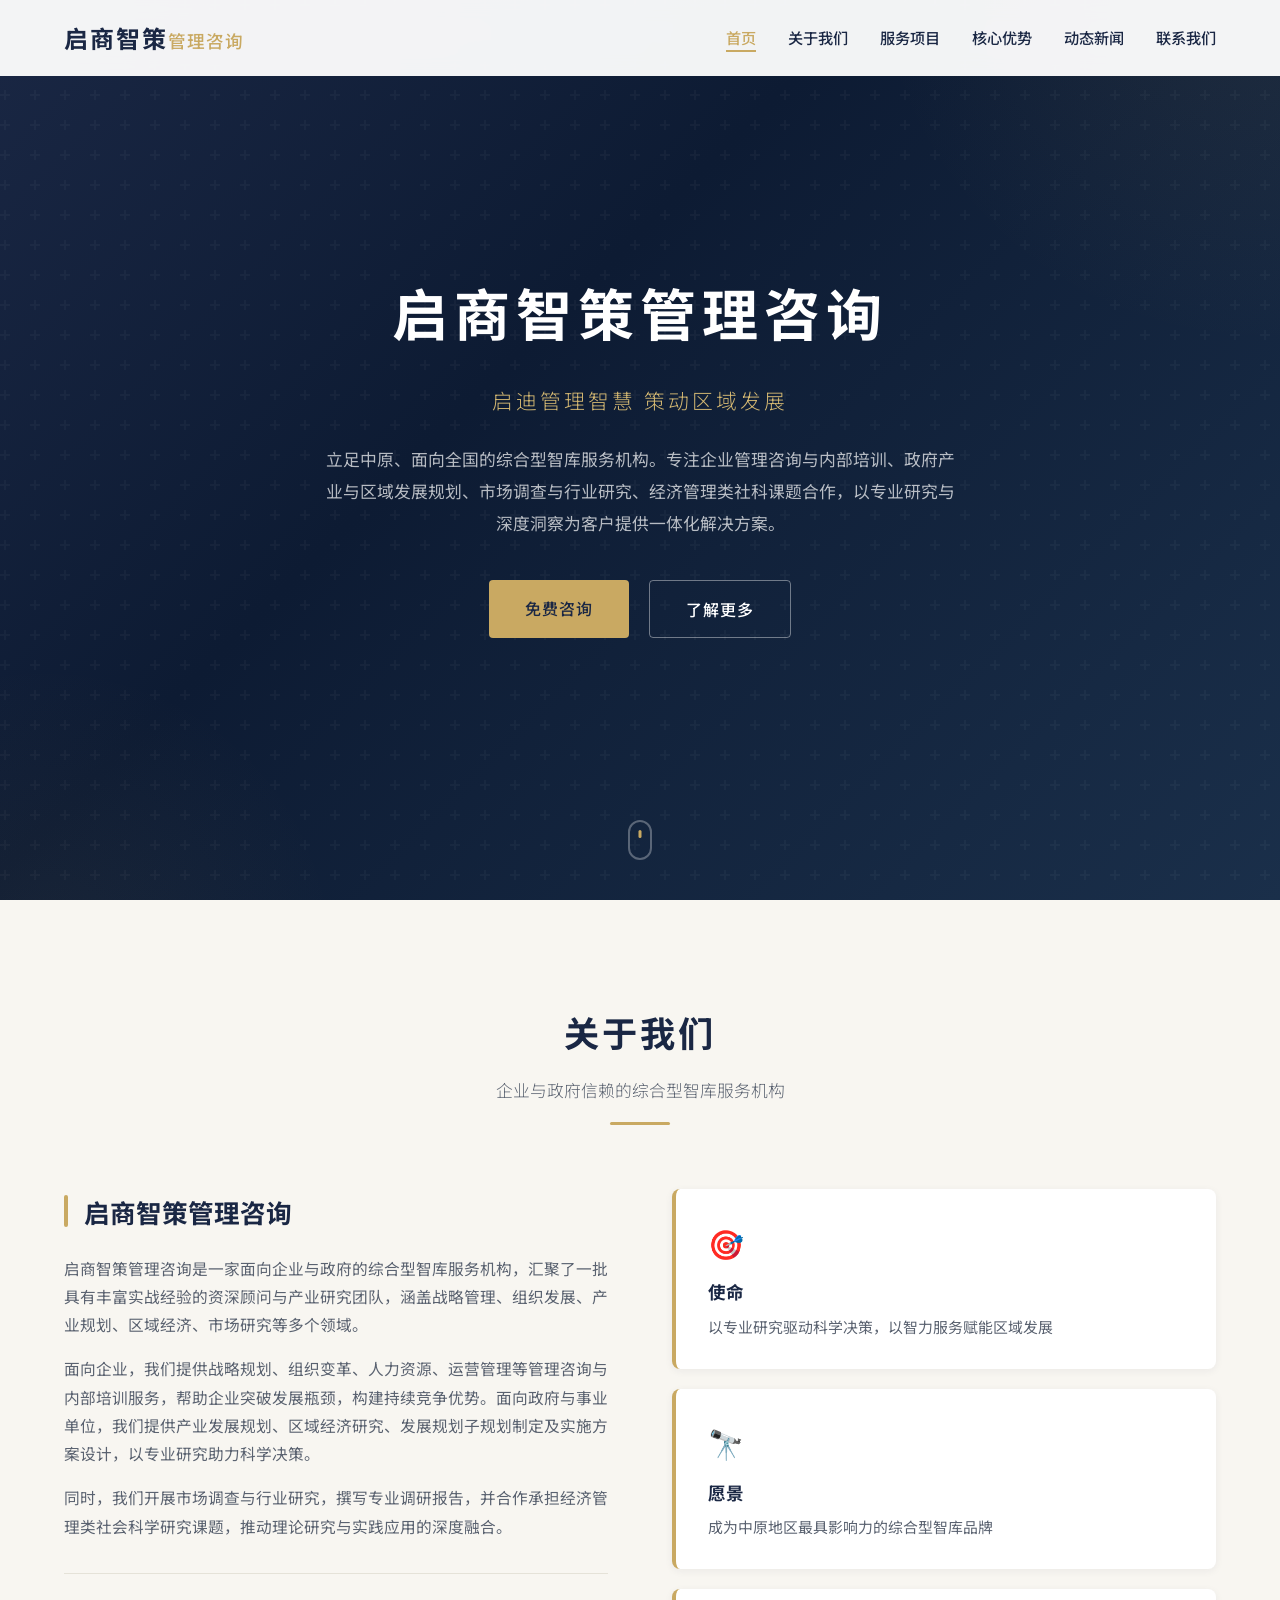
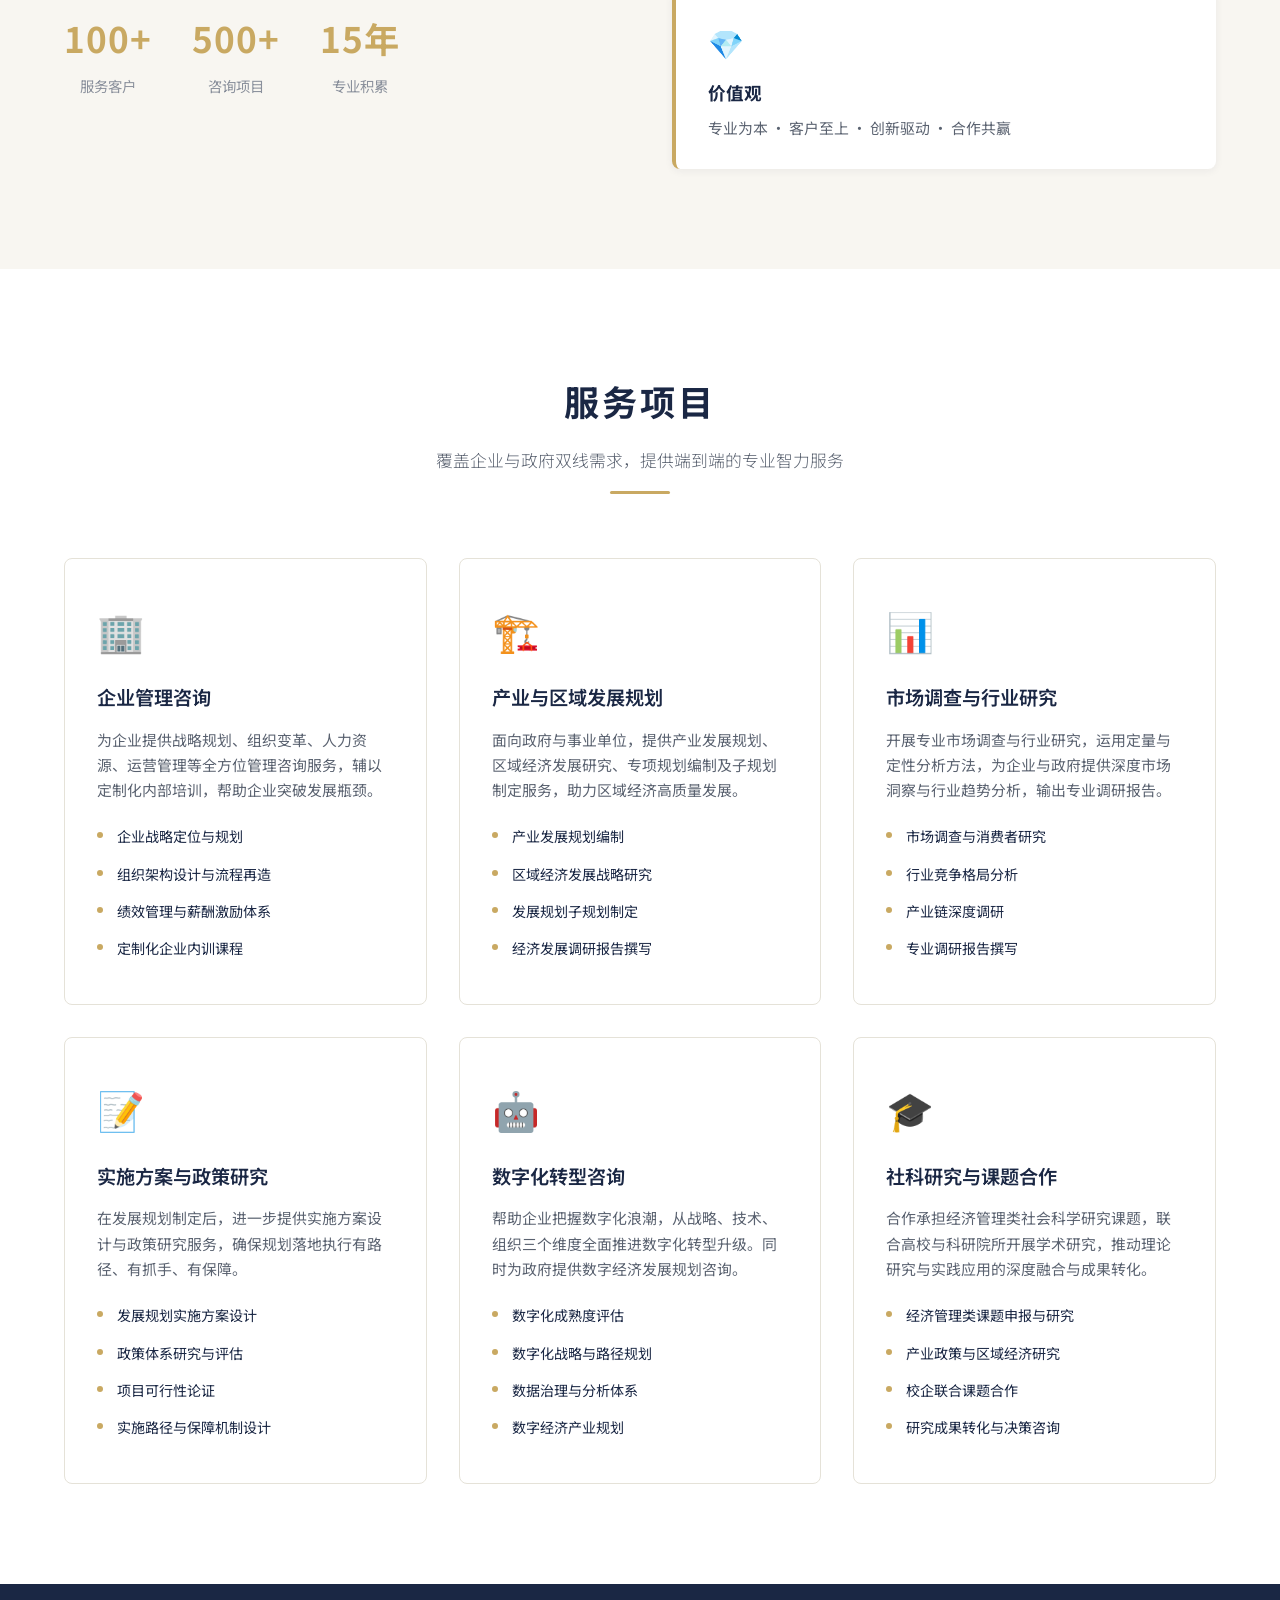
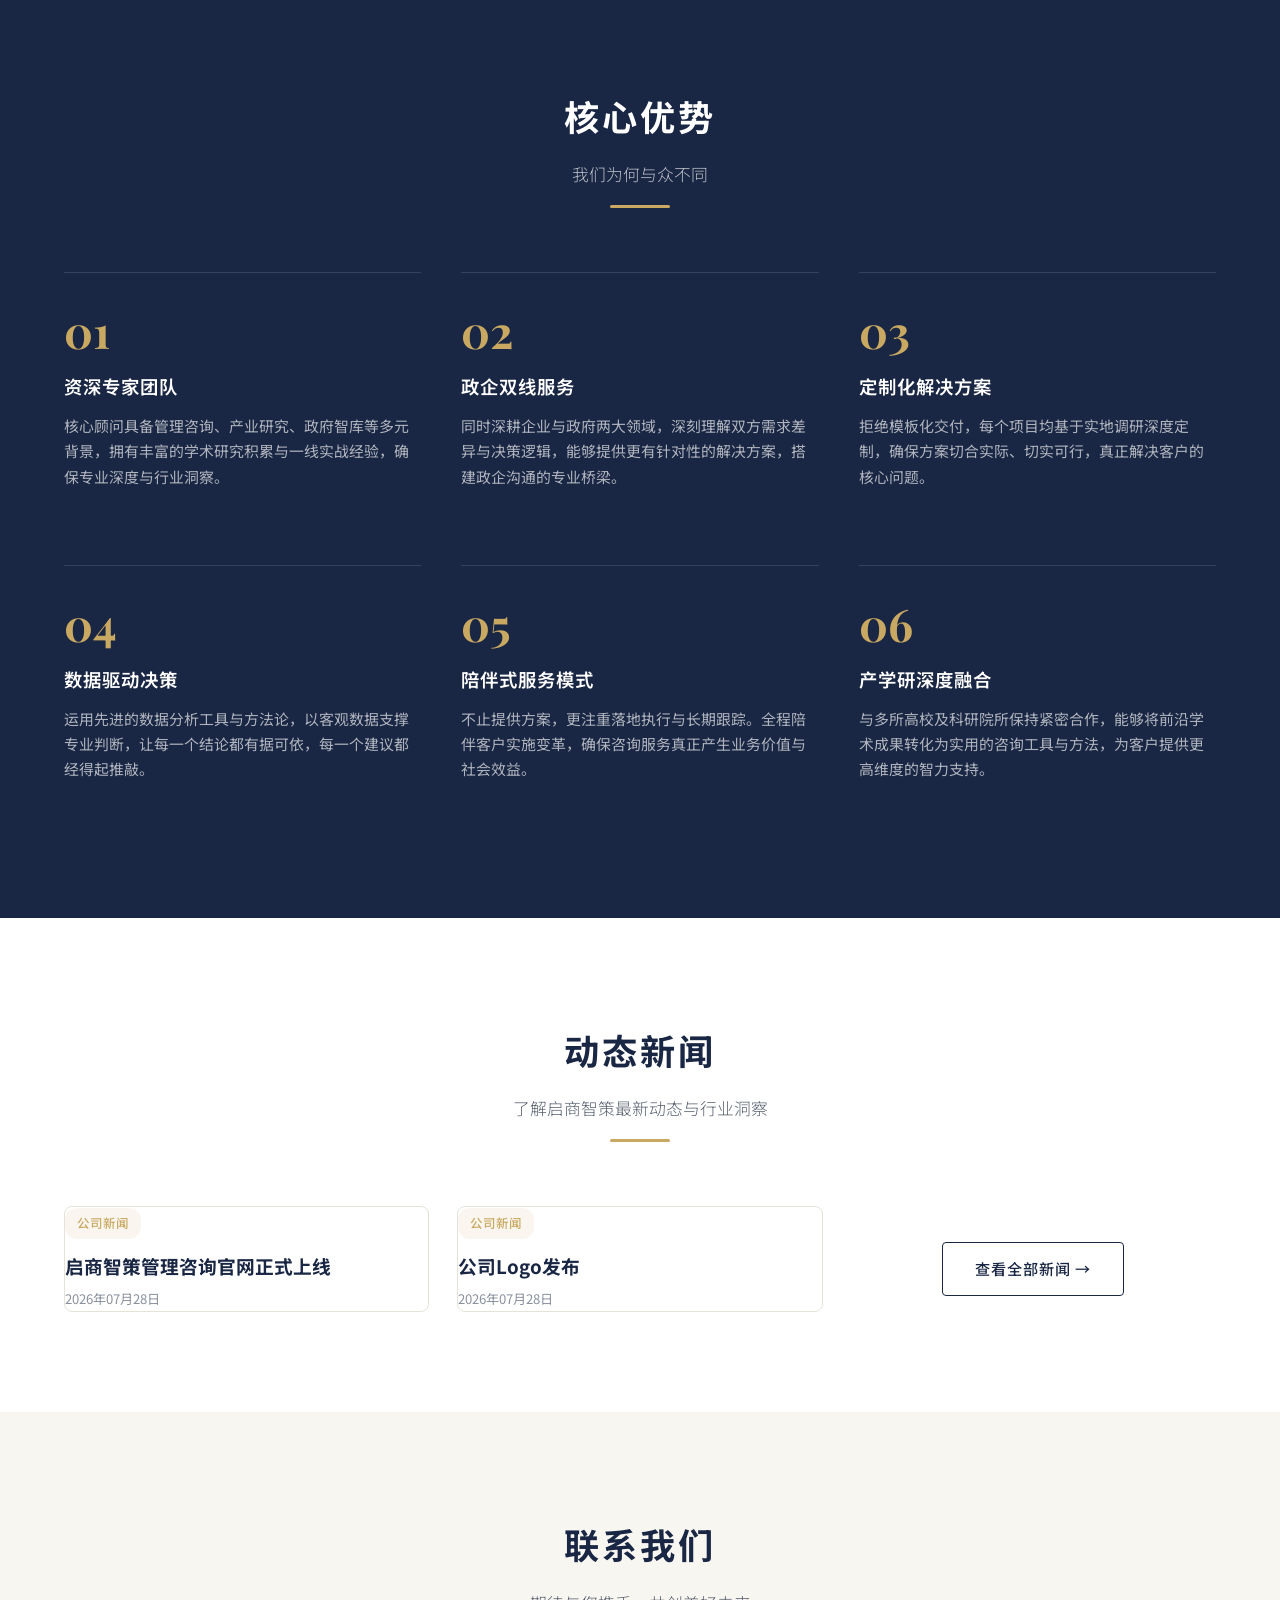
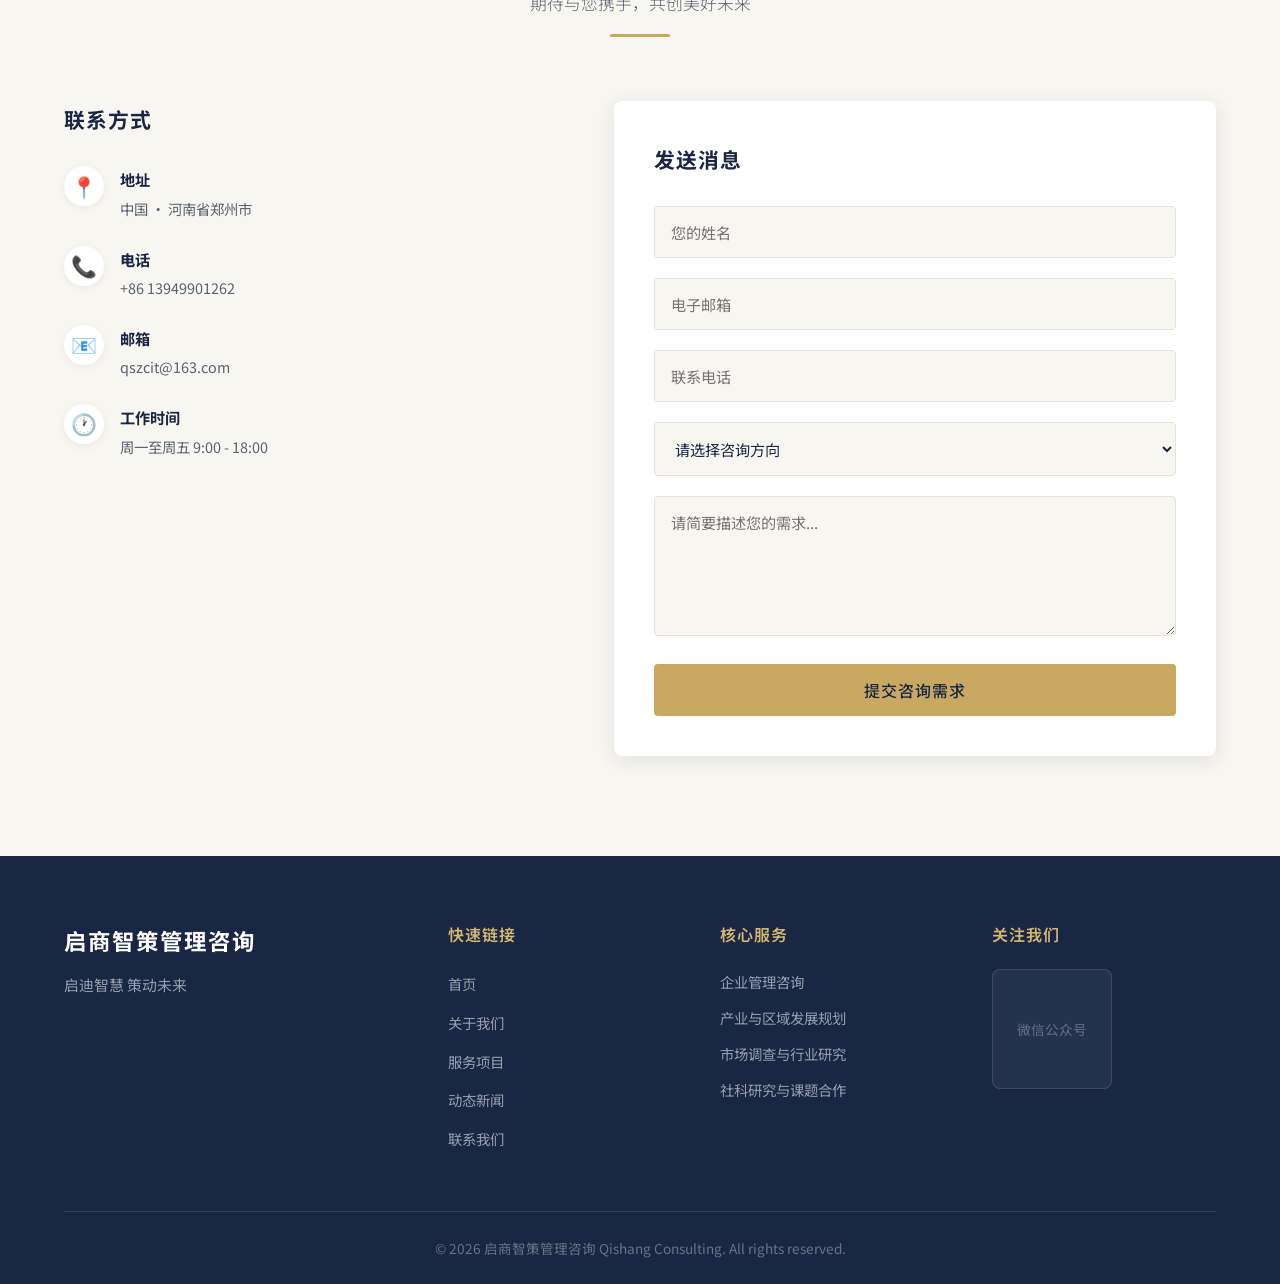
==== commit cec922e2: "chore: 邮箱统一改为 qszcit@163.com Co-Authored-By: Claude <noreply@anthropic.com>" ====
--- a/index.html
+++ b/index.html
@@ -272,7 +272,7 @@
                         <span class="contact-icon">📧</span>
                         <div>
                             <h4>邮箱</h4>
-                            <p>nian_zhedu@163.com</p>
+                            <p>qszcit@163.com</p>
                         </div>
                     </div>
                     <div class="contact-item">
@@ -285,7 +285,7 @@
                 </div>
                 <div class="contact-form">
                     <h3>发送消息</h3>
-                    <form id="contactForm" action="https://formsubmit.co/nian_zhedu@163.com" method="POST">
+                    <form id="contactForm" action="https://formsubmit.co/qszcit@163.com" method="POST">
                         <input type="hidden" name="_subject" value="启商智策官网 — 新咨询">
                         <input type="hidden" name="_captcha" value="false">
                         <input type="hidden" name="_template" value="table">
